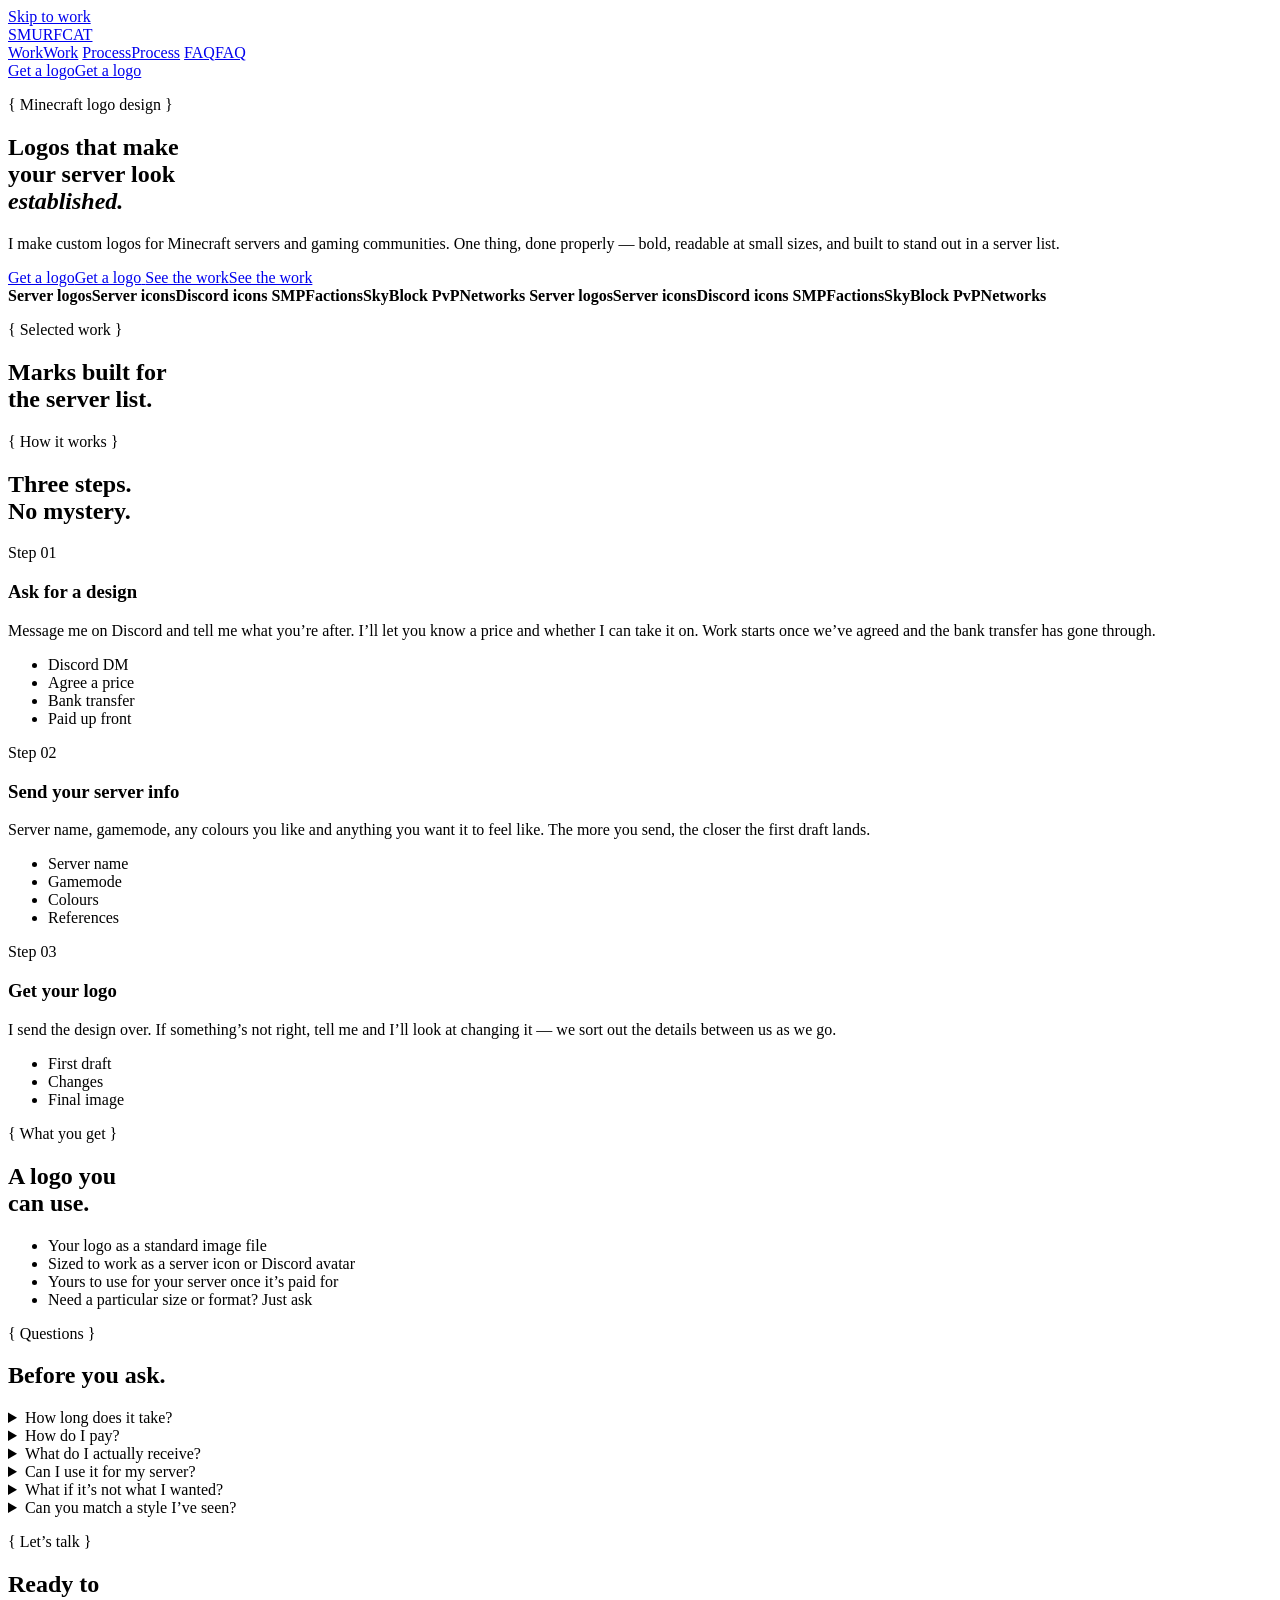
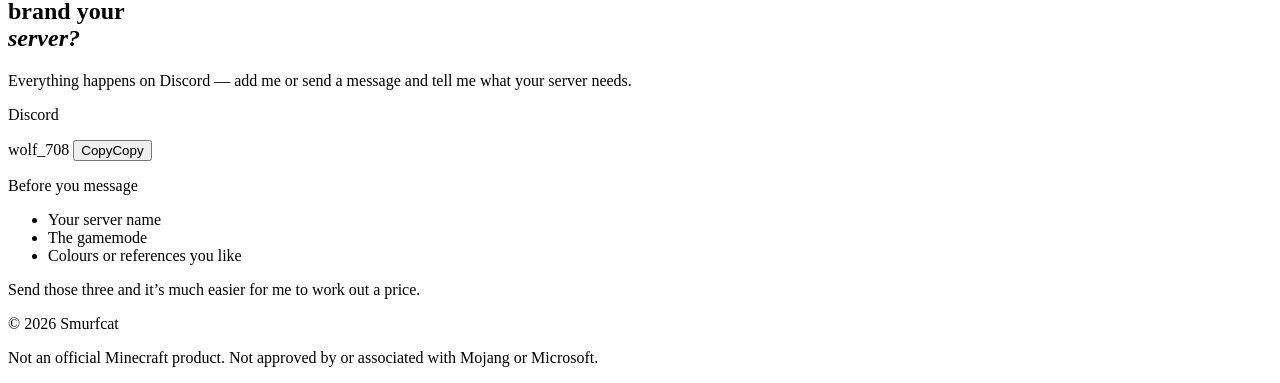
==== index.html @ 143a3eec "Add files via upload" ====
<!doctype html>
<html lang="en">
<head>
<meta charset="utf-8">
<meta name="viewport" content="width=device-width, initial-scale=1">

<title>Smurfcat &mdash; Minecraft Server Logo Design</title>
<meta name="description" content="Custom logo design for Minecraft servers and gaming communities.">

<!-- Social sharing. Once you have a domain, add a canonical link and an
     og:image here - see README.md -> "When you get a domain". -->
<meta property="og:type" content="website">
<meta property="og:title" content="Smurfcat &mdash; Minecraft Server Logo Design">
<meta property="og:description" content="Custom logo design for Minecraft servers and gaming communities.">
<meta name="twitter:card" content="summary_large_image">
<meta name="theme-color" content="#F4F2EF">

<link rel="icon" href="assets/img/brand/favicon.svg" type="image/svg+xml">

<link rel="preconnect" href="https://fonts.googleapis.com">
<link rel="preconnect" href="https://fonts.gstatic.com" crossorigin>
<link href="https://fonts.googleapis.com/css2?family=Archivo:wght@400;500;600;700&family=Space+Mono:wght@400;700&display=swap" rel="stylesheet">

<link rel="stylesheet" href="assets/css/style.css">

<!-- Marks the page as JS-capable so the scroll-reveal animation can hide
     elements. If JS is off this class never lands and everything stays
     visible, rather than the page rendering blank. -->
<script>document.documentElement.classList.add('js');</script>
</head>

<body>
<a class="skip" href="#work">Skip to work</a>

<!-- ============================ HEADER ============================ -->
<header class="site-header" id="top">
  <div class="shell header__inner">
    <a class="wordmark" href="#top" aria-label="Smurfcat &mdash; home">
      <span class="wordmark__mark" aria-hidden="true"></span>
      <span class="wordmark__text">SMURFCAT</span>
    </a>

    <nav class="nav" aria-label="Primary">
      <a class="swap" href="#work"><span class="swap__in">Work</span><span class="swap__out" aria-hidden="true">Work</span></a>
      <a class="swap" href="#process"><span class="swap__in">Process</span><span class="swap__out" aria-hidden="true">Process</span></a>
      <a class="swap" href="#faq"><span class="swap__in">FAQ</span><span class="swap__out" aria-hidden="true">FAQ</span></a>
    </nav>

    <a class="btn btn--sm" href="#contact">
      <span class="swap"><span class="swap__in">Get a logo</span><span class="swap__out" aria-hidden="true">Get a logo</span></span>
    </a>
  </div>
</header>

<main>

<!-- ============================ HERO ============================ -->
<section class="hero">
  <div class="shell">
    <p class="label reveal">{ <span>Minecraft logo design</span> }</p>

    <h1 class="display reveal">
      Logos that make<br>
      your server look<br>
      <em>established.</em>
    </h1>

    <div class="hero__foot">
      <p class="lede reveal">
        I make custom logos for Minecraft servers and gaming communities.
        One thing, done properly &mdash; bold, readable at small sizes, and
        built to stand out in a server list.
      </p>

      <div class="hero__actions reveal">
        <a class="btn btn--solid" href="#contact">
          <span class="swap"><span class="swap__in">Get a logo</span><span class="swap__out" aria-hidden="true">Get a logo</span></span>
        </a>
        <a class="btn" href="#work">
          <span class="swap"><span class="swap__in">See the work</span><span class="swap__out" aria-hidden="true">See the work</span></span>
        </a>
      </div>
    </div>
  </div>
</section>

<!-- ============================ MARQUEE BAND ============================ -->
<div class="marquee" aria-hidden="true">
  <div class="marquee__track">
    <span class="marquee__group">
      <b>Server logos</b><i></i><b>Server icons</b><i></i><b>Discord icons</b><i></i>
      <b>SMP</b><i></i><b>Factions</b><i></i><b>SkyBlock</b><i></i>
      <b>PvP</b><i></i><b>Networks</b><i></i>
    </span>
    <span class="marquee__group">
      <b>Server logos</b><i></i><b>Server icons</b><i></i><b>Discord icons</b><i></i>
      <b>SMP</b><i></i><b>Factions</b><i></i><b>SkyBlock</b><i></i>
      <b>PvP</b><i></i><b>Networks</b><i></i>
    </span>
  </div>
</div>

<!-- ============================ WORK ============================ -->
<section class="section section--work" id="work">
  <div class="shell">
    <header class="section__head">
      <p class="label reveal">{ <span>Selected work</span> }</p>
      <h2 class="h2 reveal">Marks built for<br>the server list.</h2>
    </header>

    <!-- Filter buttons appear only if the logos in work.js have more than
         one "type" between them. -->
    <div class="filters reveal" id="filters" role="group" aria-label="Filter work by type"></div>

    <!-- The grid is filled from assets/js/work.js - that is the file to edit -->
    <ul class="work-grid" id="work-grid"></ul>
    <noscript>
      <p class="note">Turn on JavaScript to view the portfolio grid, or
      <a href="#contact">message me on Discord</a> to see past work.</p>
    </noscript>
  </div>
</section>

<!-- ============================ PROCESS ============================ -->
<section class="section section--process" id="process">
  <div class="shell">
    <header class="section__head">
      <p class="label reveal">{ <span>How it works</span> }</p>
      <h2 class="h2 reveal">Three steps.<br>No mystery.</h2>
    </header>

    <div class="steps">
      <article class="step reveal">
        <p class="label label--dim">Step 01</p>
        <h3 class="h3">Ask for a design</h3>
        <p>Message me on Discord and tell me what you&rsquo;re after. I&rsquo;ll
        let you know a price and whether I can take it on. Work starts once
        we&rsquo;ve agreed and the bank transfer has gone through.</p>
        <ul class="tags">
          <li>Discord DM</li><li>Agree a price</li><li>Bank transfer</li><li>Paid up front</li>
        </ul>
      </article>

      <article class="step reveal">
        <p class="label label--dim">Step 02</p>
        <h3 class="h3">Send your server info</h3>
        <p>Server name, gamemode, any colours you like and anything you want it
        to feel like. The more you send, the closer the first draft lands.</p>
        <ul class="tags">
          <li>Server name</li><li>Gamemode</li><li>Colours</li><li>References</li>
        </ul>
      </article>

      <article class="step reveal">
        <p class="label label--dim">Step 03</p>
        <h3 class="h3">Get your logo</h3>
        <p>I send the design over. If something&rsquo;s not right, tell me and
        I&rsquo;ll look at changing it &mdash; we sort out the details between
        us as we go.</p>
        <ul class="tags">
          <li>First draft</li><li>Changes</li><li>Final image</li>
        </ul>
      </article>
    </div>
  </div>
</section>

<!-- ============================ WHAT YOU GET ============================ -->
<section class="section section--deliver">
  <div class="shell">
    <div class="deliver">
      <header class="deliver__head">
        <p class="label reveal">{ <span>What you get</span> }</p>
        <h2 class="h2 reveal">A logo you<br>can use.</h2>
      </header>

      <ul class="ticks ticks--deliver reveal">
        <li>Your logo as a standard image file</li>
        <li>Sized to work as a server icon or Discord avatar</li>
        <li>Yours to use for your server once it&rsquo;s paid for</li>
        <li>Need a particular size or format? Just ask</li>
      </ul>
    </div>
  </div>
</section>

<!-- ============================ FAQ ============================ -->
<section class="section section--faq" id="faq">
  <div class="shell">
    <header class="section__head">
      <p class="label reveal">{ <span>Questions</span> }</p>
      <h2 class="h2 reveal">Before you ask.</h2>
    </header>

    <div class="faq">
      <details class="faq__item reveal">
        <summary><span>How long does it take?</span></summary>
        <div class="faq__body"><p>It depends on the design and how much I have
        on at the time. Message me with what you need and I&rsquo;ll give you a
        rough idea before you commit to anything.</p></div>
      </details>
      <details class="faq__item reveal">
        <summary><span>How do I pay?</span></summary>
        <div class="faq__body"><p>By bank transfer. We agree a price on Discord
        first, then I&rsquo;ll send you my details &mdash; payment goes through
        before I start on it.</p></div>
      </details>
      <details class="faq__item reveal">
        <summary><span>What do I actually receive?</span></summary>
        <div class="faq__body"><p>An image file you can use straight away
        &mdash; as a server icon, a Discord avatar, or on your site. If you need
        a specific size or file type, mention it when we talk and I&rsquo;ll see
        what I can do.</p></div>
      </details>
      <details class="faq__item reveal">
        <summary><span>Can I use it for my server?</span></summary>
        <div class="faq__body"><p>Yes &mdash; once it&rsquo;s paid for it&rsquo;s
        yours to use for your server, store and socials. I like to show work in
        my portfolio, so let me know if you&rsquo;d rather I didn&rsquo;t.</p></div>
      </details>
      <details class="faq__item reveal">
        <summary><span>What if it&rsquo;s not what I wanted?</span></summary>
        <div class="faq__body"><p>Tell me what&rsquo;s not working and I&rsquo;ll
        look at changing it. The best way to avoid that is sending references
        and detail up front, so we start off pointed in the right
        direction.</p></div>
      </details>
      <details class="faq__item reveal">
        <summary><span>Can you match a style I&rsquo;ve seen?</span></summary>
        <div class="faq__body"><p>Send references and I&rsquo;ll tell you whether
        it&rsquo;s something I can do. I won&rsquo;t copy another
        designer&rsquo;s logo, but I can work in a similar direction.</p></div>
      </details>
    </div>
  </div>
</section>

<!-- ============================ CONTACT / CTA ============================ -->
<section class="cta" id="contact">
  <div class="shell">
    <p class="label label--onDark reveal">{ <span>Let&rsquo;s talk</span> }</p>

    <h2 class="display display--cta reveal">
      Ready to<br>brand your<br><em>server?</em>
    </h2>

    <div class="cta__grid">
      <div class="reveal">
        <p class="cta__lede">Everything happens on Discord &mdash; add me or
        send a message and tell me what your server needs.</p>

        <!-- EDIT ME - DISCORD USERNAME (appears here and in the copy button) -->
        <div class="discord">
          <p class="label label--onDark">Discord</p>
          <div class="discord__row">
            <span class="discord__handle" id="discord-handle">wolf_708</span>
            <button class="btn btn--sm discord__copy" type="button"
                    data-copy="wolf_708" aria-label="Copy Discord username">
              <span class="swap"><span class="swap__in">Copy</span><span class="swap__out" aria-hidden="true">Copy</span></span>
            </button>
          </div>
          <p class="discord__status" id="copy-status" role="status" aria-live="polite"></p>
        </div>
      </div>

      <aside class="cta__aside reveal">
        <p class="label label--onDark">Before you message</p>
        <ul class="ticks ticks--onDark">
          <li>Your server name</li>
          <li>The gamemode</li>
          <li>Colours or references you like</li>
        </ul>
        <p class="cta__note">Send those three and it&rsquo;s much easier for me
        to work out a price.</p>
      </aside>
    </div>
  </div>

  <footer class="site-footer">
    <div class="shell site-footer__inner">
      <p>&copy; <span id="year">2026</span> Smurfcat</p>
      <p class="site-footer__disclaimer">Not an official Minecraft product.
      Not approved by or associated with Mojang or Microsoft.</p>
    </div>
  </footer>
</section>

</main>

<script src="assets/js/work.js"></script>
<script src="assets/js/main.js"></script>
</body>
</html>
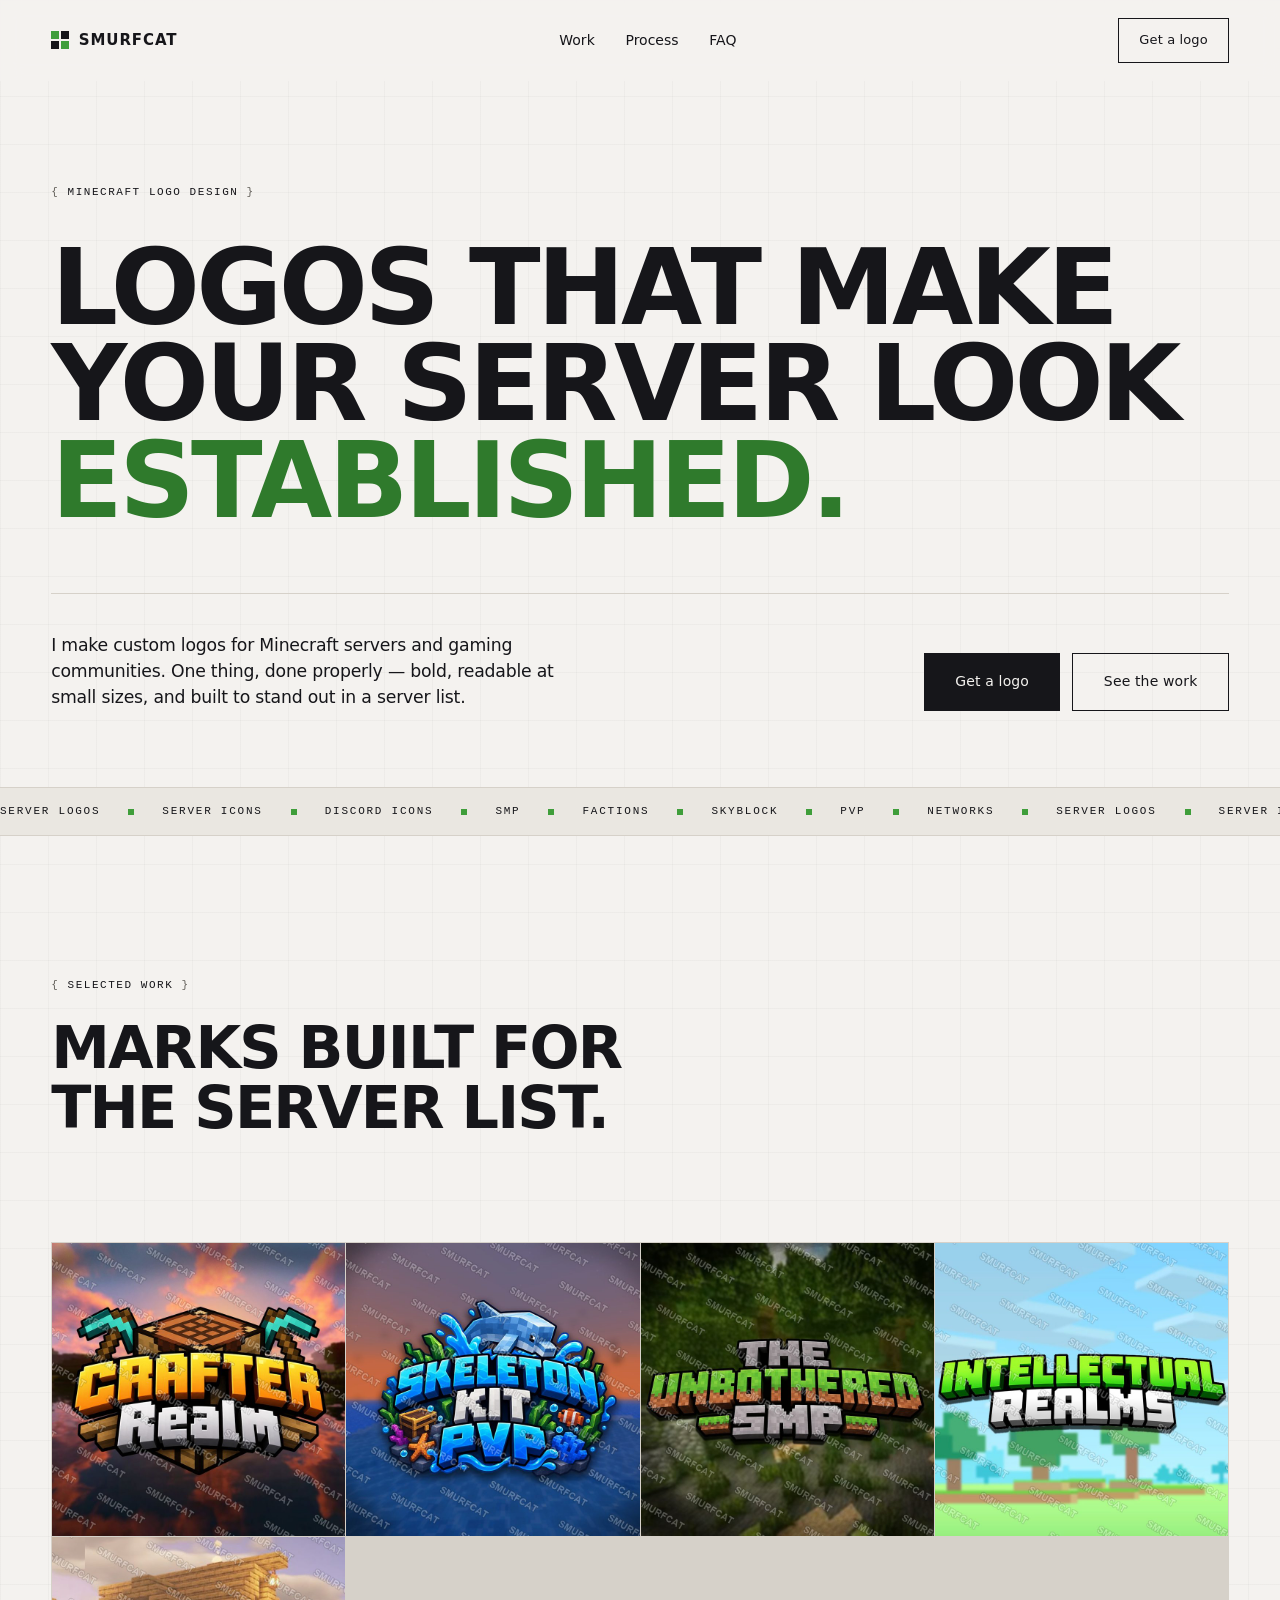
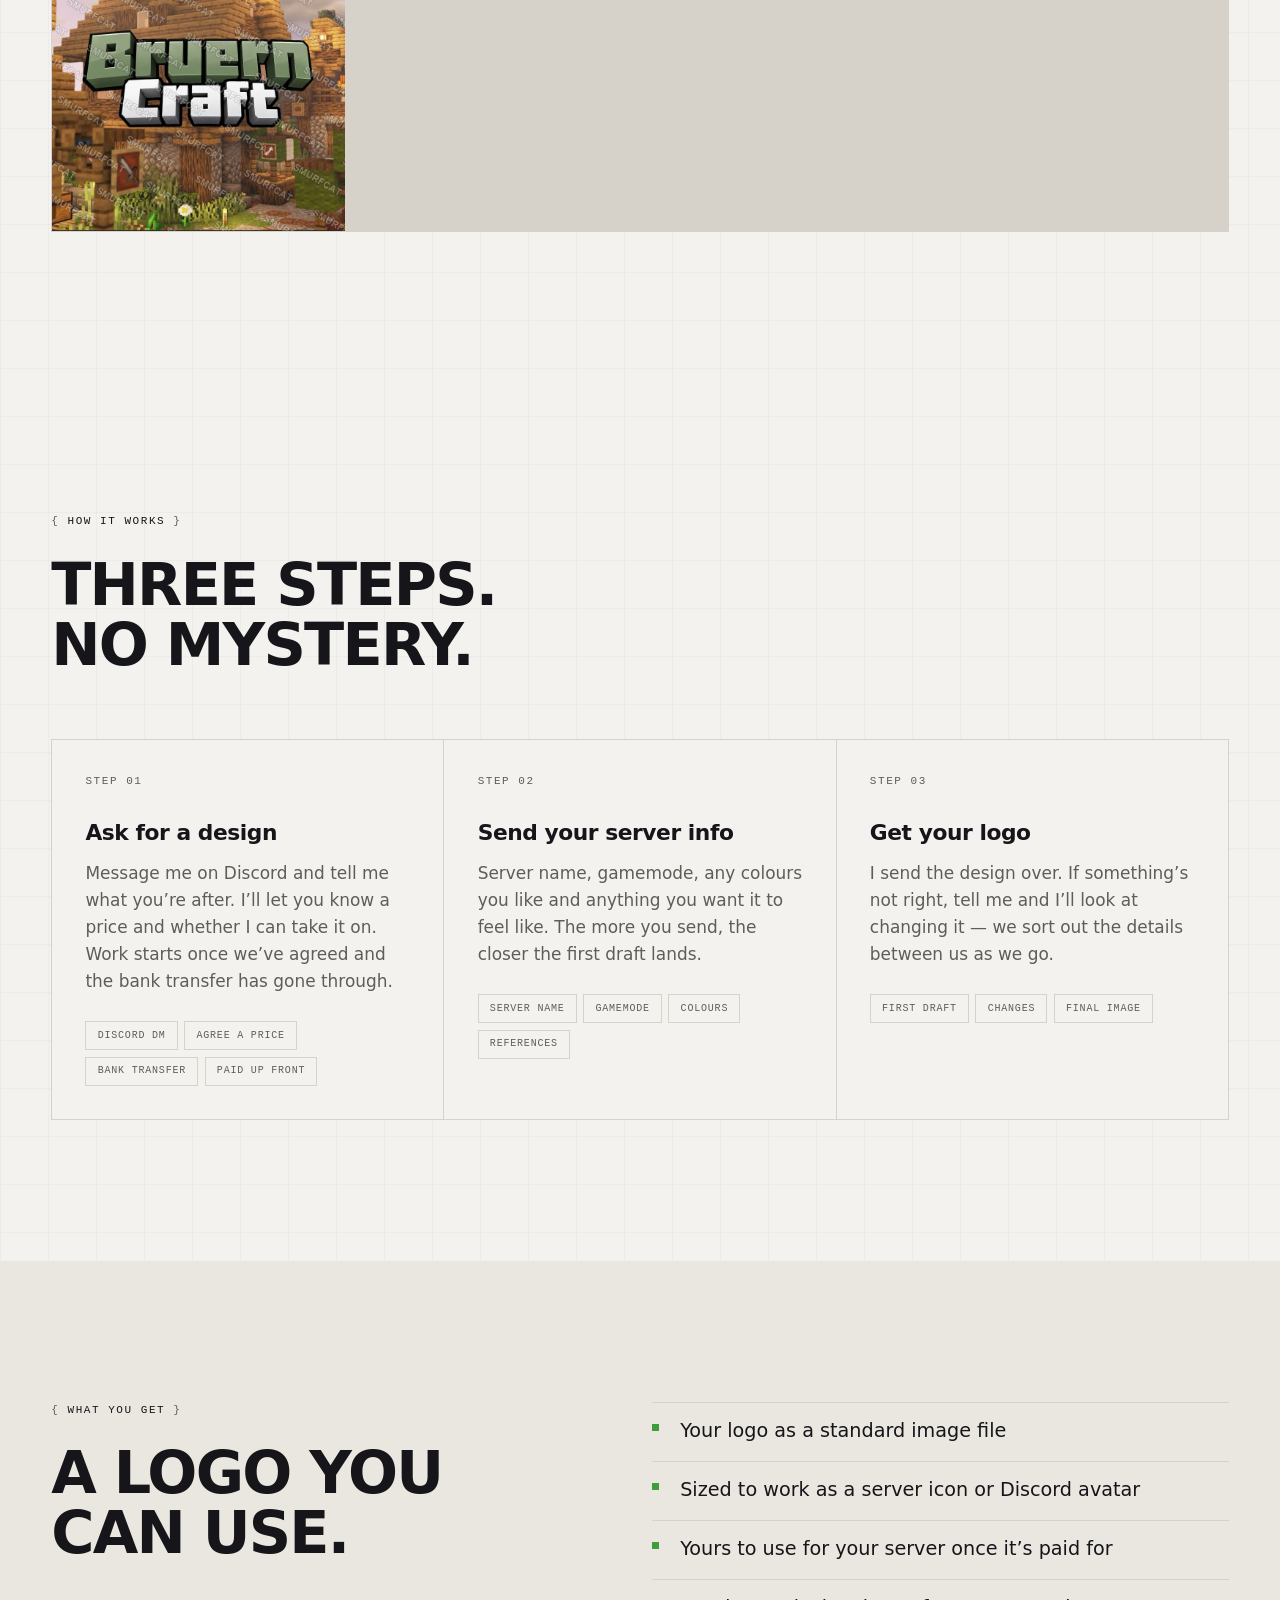
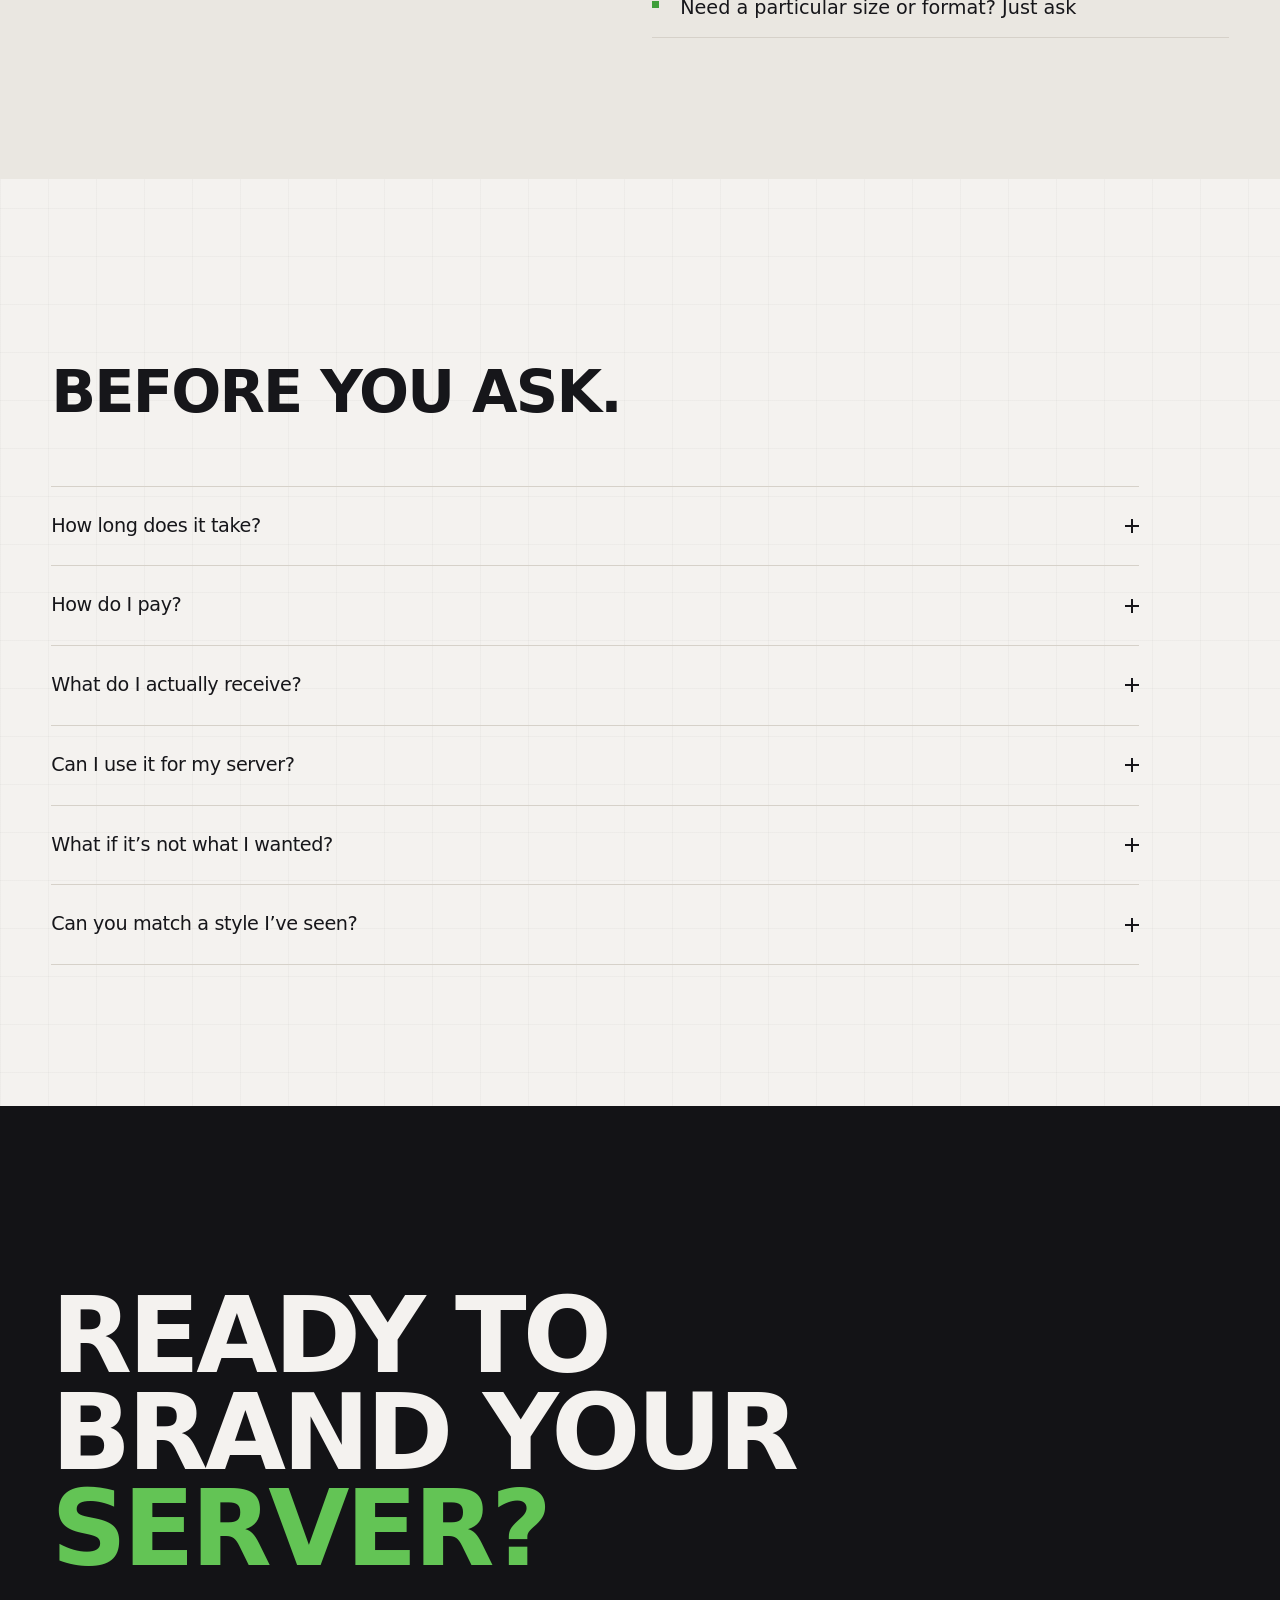
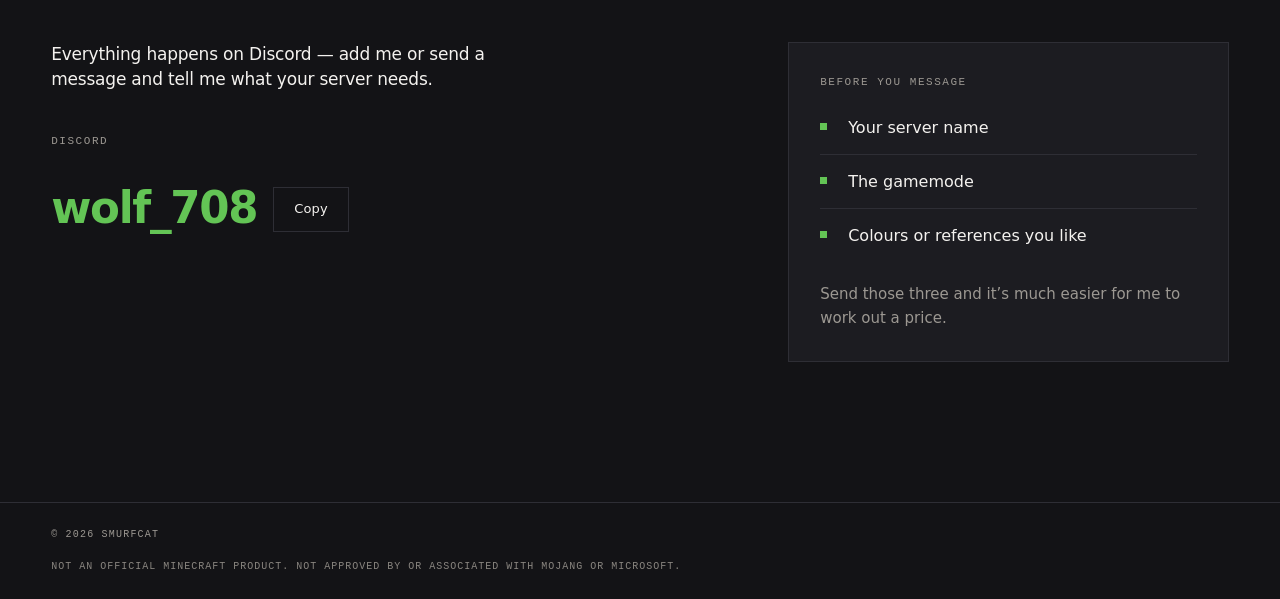
==== commit e1b9ddc5: "Add canonical and og:url now the domain is live smurfcat.co.uk is now serving, so point search engin" ====
--- a/index.html
+++ b/index.html
@@ -6,12 +6,16 @@
 
 <title>Smurfcat &mdash; Minecraft Server Logo Design</title>
 <meta name="description" content="Custom logo design for Minecraft servers and gaming communities.">
-
-<!-- Social sharing. Once you have a domain, add a canonical link and an
-     og:image here - see README.md -> "When you get a domain". -->
+<link rel="canonical" href="https://smurfcat.co.uk/">
+
+<!-- Social sharing. Still to add: a 1200x630 image saved as
+     assets/img/brand/og-image.png, plus the og:image tag below it -
+     see README.md -> "The social sharing image". -->
 <meta property="og:type" content="website">
 <meta property="og:title" content="Smurfcat &mdash; Minecraft Server Logo Design">
 <meta property="og:description" content="Custom logo design for Minecraft servers and gaming communities.">
+<meta property="og:url" content="https://smurfcat.co.uk/">
+<meta property="og:site_name" content="Smurfcat">
 <meta name="twitter:card" content="summary_large_image">
 <meta name="theme-color" content="#F4F2EF">
 
--- a/assets/css/style.css
+++ b/assets/css/style.css
@@ -0,0 +1,700 @@
+/* ===================================================================
+   SMURFCAT - stylesheet
+   -------------------------------------------------------------------
+   Structure of this file:
+     01. Design tokens (colours, type, spacing)  <- EDIT COLOURS HERE
+     02. Reset + base
+     03. Reusable bits (shell, labels, buttons, reveal)
+     04. Header
+     05. Hero
+     06. Marquee
+     07. Work grid
+     08. Process
+     09. What you get
+     10. FAQ
+     11. Contact / CTA / Footer
+     12. Responsive
+   =================================================================== */
+
+
+/* ── 01. DESIGN TOKENS ─────────────────────────────────────────────
+   Changing the two accent values below re-skins the entire site.    */
+:root {
+  /* Surfaces */
+  --ground:      #F4F2EF;   /* warm off-white page background */
+  --ground-2:    #EAE7E1;   /* subtle alternating band */
+  --panel:       #131316;   /* dark sections + logo tiles */
+  --panel-2:     #1C1C21;   /* raised dark surface */
+
+  /* Ink */
+  --ink:         #16161A;   /* headings + body on light */
+  --ink-soft:    #605D57;   /* secondary text on light */
+  --ink-onDark:  #F4F2EF;   /* text on dark */
+  --ink-onDark-soft: #9C9892;
+
+  /* Lines */
+  --line:        #D6D1C9;
+  --line-dark:   #2E2E35;
+
+  /* Accents  <- the main brand colour */
+  --accent:      #3F9E3A;   /* grass green - squares, outlines, decoration */
+  --accent-deep: #2F7A2C;   /* darker green - anywhere it meets TEXT.
+                               The bright green only reaches 3.4:1 against
+                               white, which fails WCAG AA for small text,
+                               so text and white-on-green use this instead. */
+  --accent-lift: #63C455;   /* brighter, for dark backgrounds */
+  --gold:        #D9A441;   /* secondary highlight */
+
+  /* Type */
+  --font-sans: 'Archivo', system-ui, -apple-system, 'Segoe UI', Roboto, Arial, sans-serif;
+  --font-mono: 'Space Mono', ui-monospace, 'SFMono-Regular', Menlo, Consolas, monospace;
+
+  /* Layout */
+  --shell:   1440px;
+  --gutter:  clamp(1.25rem, 4vw, 3.5rem);
+  --section: clamp(5rem, 11vw, 10rem);
+
+  /* Motion */
+  --ease: cubic-bezier(0.22, 1, 0.36, 1);
+}
+
+
+/* ── 02. RESET + BASE ────────────────────────────────────────────── */
+*, *::before, *::after { box-sizing: border-box; }
+
+html { -webkit-text-size-adjust: 100%; scroll-behavior: smooth; }
+
+body {
+  margin: 0;
+  background: var(--ground);
+  color: var(--ink);
+  font-family: var(--font-sans);
+  font-size: clamp(0.95rem, 0.9rem + 0.2vw, 1.0625rem);
+  line-height: 1.6;
+  -webkit-font-smoothing: antialiased;
+  overflow-x: hidden;
+
+  /* Faint pixel grid - the one nod to Minecraft in the background */
+  background-image:
+    linear-gradient(to right,  rgba(22,22,26,.028) 1px, transparent 1px),
+    linear-gradient(to bottom, rgba(22,22,26,.028) 1px, transparent 1px);
+  background-size: 48px 48px;
+}
+
+h1, h2, h3, p, figure, blockquote, ul, ol { margin: 0; }
+ul, ol { padding: 0; list-style: none; }
+img, svg { display: block; max-width: 100%; }
+a { color: inherit; text-decoration: none; }
+button { font: inherit; color: inherit; border: 0; background: none; cursor: pointer; }
+
+::selection { background: var(--accent-deep); color: #fff; }
+
+:focus-visible {
+  outline: 2px solid var(--accent);
+  outline-offset: 3px;
+}
+
+.skip {
+  position: absolute; left: -9999px;
+  background: var(--ink); color: var(--ground);
+  padding: .75rem 1.25rem; z-index: 200;
+}
+.skip:focus { left: 1rem; top: 1rem; }
+
+
+/* ── 03. REUSABLE BITS ───────────────────────────────────────────── */
+.shell {
+  width: 100%;
+  max-width: var(--shell);
+  margin-inline: auto;
+  padding-inline: var(--gutter);
+}
+
+.section { padding-block: var(--section); }
+
+.section__head { margin-bottom: clamp(2.5rem, 5vw, 4.5rem); }
+
+/* Tiny mono label: { LIKE THIS } */
+.label {
+  font-family: var(--font-mono);
+  font-size: .6875rem;
+  letter-spacing: .14em;
+  text-transform: uppercase;
+  color: var(--ink-soft);
+  margin-bottom: 1.5rem;
+}
+.label span { color: var(--ink); }
+.label--dim   { color: var(--ink-soft); margin-bottom: 1rem; }
+.label--onDark      { color: var(--ink-onDark-soft); }
+.label--onDark span { color: var(--ink-onDark); }
+
+/* Display type - big, uppercase, tightly tracked */
+.display {
+  font-size: clamp(2.6rem, 8.2vw, 7.5rem);
+  font-weight: 600;
+  line-height: .92;
+  letter-spacing: -.035em;
+  text-transform: uppercase;
+}
+.display em { font-style: normal; color: var(--accent-deep); }
+
+.h2 {
+  font-size: clamp(1.9rem, 4.6vw, 4rem);
+  font-weight: 600;
+  line-height: 1.02;
+  letter-spacing: -.03em;
+  text-transform: uppercase;
+}
+
+.h3 {
+  font-size: clamp(1.2rem, 1.7vw, 1.75rem);
+  font-weight: 600;
+  line-height: 1.2;
+  letter-spacing: -.02em;
+}
+
+.lede {
+  font-size: clamp(1.0625rem, 1.35vw, 1.4rem);
+  line-height: 1.5;
+  letter-spacing: -.012em;
+  max-width: 46ch;
+}
+
+.note { color: var(--ink-soft); }
+.note a { text-decoration: underline; }
+
+/* Hover text-swap: the label slides up and a copy slides in behind it */
+.swap {
+  position: relative;
+  display: inline-block;
+  overflow: hidden;
+  vertical-align: middle;
+}
+.swap__in, .swap__out {
+  display: block;
+  transition: transform .45s var(--ease);
+}
+.swap__out {
+  position: absolute;
+  inset: 0;
+  transform: translateY(105%);
+}
+a:hover > .swap__in, a:hover .swap__in,
+button:hover .swap__in, .swap:hover .swap__in { transform: translateY(-105%); }
+a:hover > .swap__out, a:hover .swap__out,
+button:hover .swap__out, .swap:hover .swap__out { transform: translateY(0); }
+
+/* Buttons - square edges, no radius anywhere on this site */
+.btn {
+  display: inline-flex;
+  align-items: center;
+  justify-content: center;
+  gap: .5rem;
+  padding: 1.05rem 1.9rem;
+  border: 1px solid var(--ink);
+  background: transparent;
+  color: var(--ink);
+  font-size: .875rem;
+  font-weight: 500;
+  letter-spacing: .01em;
+  transition: background .35s var(--ease), color .35s var(--ease),
+              border-color .35s var(--ease);
+}
+.btn:hover { background: var(--ink); color: var(--ground); }
+
+.btn--solid { background: var(--ink); color: var(--ground); }
+.btn--solid:hover { background: var(--accent-deep); border-color: var(--accent-deep); color: #fff; }
+
+.btn--sm { padding: .7rem 1.25rem; font-size: .8125rem; }
+.btn--block { display: flex; width: 100%; }
+
+/* Scroll reveal - JS adds .is-in when the element enters the viewport.
+   Note the `.js` prefix: the hidden state only applies once the inline
+   script in <head> has confirmed JavaScript is running. Without it the
+   content stays visible instead of a blank page. */
+.js .reveal {
+  opacity: 0;
+  transform: translateY(24px);
+  transition: opacity .8s var(--ease), transform .8s var(--ease);
+}
+.js .reveal.is-in { opacity: 1; transform: none; }
+
+
+/* ── 04. HEADER ──────────────────────────────────────────────────── */
+.site-header {
+  position: sticky;
+  top: 0;
+  z-index: 100;
+  background: color-mix(in srgb, var(--ground) 88%, transparent);
+  backdrop-filter: blur(10px);
+  border-bottom: 1px solid transparent;
+  transition: border-color .3s var(--ease);
+}
+.site-header.is-stuck { border-bottom-color: var(--line); }
+
+.header__inner {
+  display: flex;
+  align-items: center;
+  justify-content: space-between;
+  gap: 2rem;
+  padding-block: 1.1rem;
+}
+
+.wordmark {
+  display: inline-flex;
+  align-items: center;
+  gap: .6rem;
+  font-weight: 700;
+  letter-spacing: .06em;
+  font-size: .9375rem;
+}
+/* Blocky monogram: a 2x2 stack of squares */
+.wordmark__mark {
+  width: 18px; height: 18px;
+  background:
+    linear-gradient(var(--accent) 0 0) 0 0 / 8px 8px no-repeat,
+    linear-gradient(var(--ink) 0 0)   10px 0 / 8px 8px no-repeat,
+    linear-gradient(var(--ink) 0 0)   0 10px / 8px 8px no-repeat,
+    linear-gradient(var(--accent) 0 0) 10px 10px / 8px 8px no-repeat;
+}
+
+.nav {
+  display: flex;
+  gap: clamp(1.25rem, 2.4vw, 2.5rem);
+  font-size: .875rem;
+  font-weight: 500;
+}
+
+
+/* ── 05. HERO ────────────────────────────────────────────────────── */
+.hero {
+  padding-top: clamp(3.5rem, 8vw, 7rem);
+  padding-bottom: clamp(3rem, 6vw, 5.5rem);
+}
+
+.hero .label { margin-bottom: clamp(1.5rem, 3vw, 2.5rem); }
+
+.hero__foot {
+  display: grid;
+  grid-template-columns: 1fr auto;
+  align-items: end;
+  gap: clamp(2rem, 4vw, 4rem);
+  margin-top: clamp(2.5rem, 5vw, 4.5rem);
+  padding-top: clamp(2rem, 3vw, 3rem);
+  border-top: 1px solid var(--line);
+}
+
+.hero__actions { display: flex; gap: .75rem; flex-wrap: wrap; }
+
+
+/* ── 06. MARQUEE ─────────────────────────────────────────────────── */
+.marquee {
+  border-block: 1px solid var(--line);
+  background: var(--ground-2);
+  overflow: hidden;
+  padding-block: .9rem;
+}
+.marquee__track {
+  display: flex;
+  width: max-content;
+  animation: slide 38s linear infinite;
+}
+.marquee__group {
+  display: flex;
+  align-items: center;
+  flex-shrink: 0;
+}
+.marquee b {
+  font-family: var(--font-mono);
+  font-size: .6875rem;
+  font-weight: 400;
+  letter-spacing: .16em;
+  text-transform: uppercase;
+  white-space: nowrap;
+}
+/* Square block separator between items */
+.marquee i {
+  width: 6px; height: 6px;
+  background: var(--accent);
+  margin-inline: 1.75rem;
+  flex-shrink: 0;
+}
+@keyframes slide { to { transform: translateX(-50%); } }
+
+
+/* ── 07. WORK GRID ───────────────────────────────────────────────── */
+.filters {
+  display: flex;
+  flex-wrap: wrap;
+  gap: .5rem;
+  margin-bottom: 2.5rem;
+}
+.filter {
+  padding: .5rem 1rem;
+  border: 1px solid var(--line);
+  font-family: var(--font-mono);
+  font-size: .6875rem;
+  letter-spacing: .1em;
+  text-transform: uppercase;
+  color: var(--ink-soft);
+  transition: all .3s var(--ease);
+}
+.filter:hover { border-color: var(--ink); color: var(--ink); }
+.filter.is-active { background: var(--ink); border-color: var(--ink); color: var(--ground); }
+
+.work-grid {
+  display: grid;
+  grid-template-columns: repeat(auto-fill, minmax(min(260px, 100%), 1fr));
+  gap: 1px;
+  background: var(--line);
+  border: 1px solid var(--line);
+}
+
+.work-card {
+  position: relative;
+  aspect-ratio: 1;
+  display: flex;
+  align-items: center;
+  justify-content: center;
+  background: var(--panel);
+  overflow: hidden;
+  transition: opacity .4s var(--ease), transform .4s var(--ease);
+
+  /* Stop the logo being selected or long-pressed into a save dialogue */
+  user-select: none;
+  -webkit-user-select: none;
+  -webkit-touch-callout: none;
+}
+.work-card[hidden] { display: none; }
+
+/* Invisible layer that sits over the image so right-click / long-press
+   hits this instead of the <img>. A deterrent, not a lock - the watermark
+   baked into the image file is the actual protection. */
+.work-card__shield {
+  position: absolute;
+  inset: 0;
+  z-index: 1;
+}
+
+/* Logos fill the tile. These are square artwork with their own backgrounds,
+   so cropping to fill looks better than floating a small mark on the panel.
+   If you ever add a transparent logo with no background, give that one tile
+   the .work-card--pad class below instead. */
+.work-card__img {
+  width: 100%;
+  height: 100%;
+  object-fit: cover;
+  transition: transform .6s var(--ease);
+}
+.work-card:hover .work-card__img { transform: scale(1.05); }
+
+/* Optional: for a transparent logo that needs breathing room */
+.work-card--pad .work-card__img {
+  width: 70%;
+  height: auto;
+  object-fit: contain;
+  margin: auto;
+}
+
+.work-card__meta {
+  position: absolute;
+  z-index: 2;                    /* above .work-card__shield */
+  inset: auto 0 0 0;
+  display: flex;
+  align-items: baseline;
+  justify-content: space-between;
+  gap: 1rem;
+  padding: 1.1rem 1.25rem;
+  background: linear-gradient(to top, rgba(19,19,22,.96), rgba(19,19,22,0));
+  color: var(--ink-onDark);
+  transform: translateY(101%);
+  transition: transform .45s var(--ease);
+}
+.work-card:hover .work-card__meta,
+.work-card:focus-within .work-card__meta { transform: none; }
+
+.work-card__name {
+  font-size: .9375rem;
+  font-weight: 600;
+  letter-spacing: -.01em;
+}
+.work-card__type {
+  font-family: var(--font-mono);
+  font-size: .625rem;
+  letter-spacing: .12em;
+  text-transform: uppercase;
+  color: var(--ink-onDark-soft);
+  white-space: nowrap;
+}
+
+/* Small accent square in the corner of each tile */
+.work-card::after {
+  content: '';
+  position: absolute;
+  top: 1rem; right: 1rem;
+  z-index: 2;                    /* above .work-card__shield */
+  width: 6px; height: 6px;
+  background: var(--accent-lift);
+  opacity: 0;
+  transition: opacity .4s var(--ease);
+}
+.work-card:hover::after { opacity: 1; }
+
+
+/* ── 08. PROCESS ─────────────────────────────────────────────────── */
+.steps {
+  display: grid;
+  grid-template-columns: repeat(3, 1fr);
+  gap: 1px;
+  background: var(--line);
+  border: 1px solid var(--line);
+}
+.step {
+  background: var(--ground);
+  padding: clamp(1.75rem, 2.6vw, 2.75rem);
+  display: grid;
+  align-content: start;
+  gap: .85rem;
+}
+.step p:not(.label) { color: var(--ink-soft); }
+
+.tags {
+  display: flex;
+  flex-wrap: wrap;
+  gap: .4rem;
+  margin-top: .75rem;
+}
+.tags li {
+  padding: .35rem .7rem;
+  border: 1px solid var(--line);
+  font-family: var(--font-mono);
+  font-size: .625rem;
+  letter-spacing: .08em;
+  text-transform: uppercase;
+  color: var(--ink-soft);
+}
+
+
+
+/* ── 09. WHAT YOU GET ────────────────────────────────────────────── */
+.section--deliver { background: var(--ground-2); }
+
+.deliver {
+  display: grid;
+  grid-template-columns: minmax(0, 1fr) minmax(0, 1.1fr);
+  gap: clamp(2rem, 6vw, 5rem);
+  align-items: start;
+}
+.deliver__head .h2 { margin-bottom: 0; }
+
+/* Tick list - a small accent square rather than a bullet */
+.ticks { display: grid; font-size: 1rem; }
+.ticks li {
+  position: relative;
+  padding: .85rem 0 .85rem 1.75rem;
+  border-top: 1px solid var(--line);
+}
+.ticks li::before {
+  content: '';
+  position: absolute;
+  left: 0; top: 1.35rem;
+  width: 7px; height: 7px;
+  background: var(--accent);
+}
+.ticks--deliver {
+  border-bottom: 1px solid var(--line);
+  font-size: clamp(1rem, 1.5vw, 1.25rem);
+}
+.ticks--onDark li { border-top-color: var(--line-dark); }
+.ticks--onDark li::before { background: var(--accent-lift); }
+
+
+/* ── 10. FAQ ─────────────────────────────────────────────────────── */
+.faq { border-top: 1px solid var(--line); max-width: 68rem; }
+
+.faq__item { border-bottom: 1px solid var(--line); }
+
+.faq__item summary {
+  display: flex;
+  align-items: center;
+  justify-content: space-between;
+  gap: 2rem;
+  padding-block: 1.5rem;
+  cursor: pointer;
+  list-style: none;
+  font-size: clamp(1.05rem, 1.5vw, 1.4rem);
+  font-weight: 500;
+  letter-spacing: -.02em;
+  transition: color .3s var(--ease);
+}
+.faq__item summary::-webkit-details-marker { display: none; }
+.faq__item summary:hover { color: var(--accent-deep); }
+
+/* Square +/- indicator built from two bars */
+.faq__item summary::after {
+  content: '';
+  flex-shrink: 0;
+  width: 14px; height: 14px;
+  background:
+    linear-gradient(currentColor 0 0) center / 100% 2px no-repeat,
+    linear-gradient(currentColor 0 0) center / 2px 100% no-repeat;
+  transition: transform .35s var(--ease);
+}
+.faq__item[open] summary::after {
+  background: linear-gradient(currentColor 0 0) center / 100% 2px no-repeat;
+  transform: rotate(180deg);
+}
+
+.faq__body {
+  padding-bottom: 1.75rem;
+  max-width: 65ch;
+  color: var(--ink-soft);
+}
+.faq__body code {
+  font-family: var(--font-mono);
+  font-size: .875em;
+  background: var(--ground-2);
+  padding: .1em .35em;
+}
+
+
+/* ── 11. CONTACT / CTA / FOOTER ──────────────────────────────────── */
+.cta {
+  background: var(--panel);
+  color: var(--ink-onDark);
+  padding-top: var(--section);
+  margin-top: 0;
+}
+.cta .display--cta { margin-bottom: clamp(2.5rem, 5vw, 4.5rem); }
+.cta .display em { color: var(--accent-lift); }
+
+.cta__grid {
+  display: grid;
+  grid-template-columns: minmax(0, 1.2fr) minmax(0, .8fr);
+  gap: clamp(2.5rem, 6vw, 6rem);
+  padding-bottom: var(--section);
+}
+
+.cta__lede {
+  font-size: clamp(1.0625rem, 1.3vw, 1.3rem);
+  line-height: 1.5;
+  letter-spacing: -.012em;
+  max-width: 42ch;
+  margin-bottom: 2.5rem;
+}
+
+/* Discord handle + copy button */
+.discord__row {
+  display: flex;
+  flex-wrap: wrap;
+  align-items: center;
+  gap: 1rem;
+}
+.discord__handle {
+  font-size: clamp(1.6rem, 3.4vw, 2.75rem);
+  font-weight: 600;
+  letter-spacing: -.03em;
+  color: var(--accent-lift);
+}
+.discord__copy {
+  border-color: var(--line-dark);
+  color: var(--ink-onDark);
+}
+.discord__copy:hover {
+  background: var(--ink-onDark);
+  border-color: var(--ink-onDark);
+  color: var(--panel);
+}
+.discord__status {
+  margin-top: .9rem;
+  min-height: 1.2rem;
+  font-family: var(--font-mono);
+  font-size: .6875rem;
+  letter-spacing: .08em;
+  text-transform: uppercase;
+  color: var(--ink-onDark-soft);
+}
+.discord__status.is-ok { color: var(--accent-lift); }
+
+/* "Before you message" panel */
+.cta__aside {
+  background: var(--panel-2);
+  border: 1px solid var(--line-dark);
+  padding: clamp(1.5rem, 2.4vw, 2.25rem);
+  align-self: start;
+}
+.cta__aside .ticks li:first-child { border-top: 0; padding-top: 0; }
+.cta__aside .ticks li:first-child::before { top: .5rem; }
+.cta__note {
+  margin-top: 1.25rem;
+  font-size: .9375rem;
+  color: var(--ink-onDark-soft);
+}
+
+/* Footer */
+.site-footer {
+  border-top: 1px solid var(--line-dark);
+  padding-block: 1.5rem;
+}
+.site-footer__inner {
+  display: flex;
+  flex-wrap: wrap;
+  gap: 1rem 2rem;
+  justify-content: space-between;
+  font-family: var(--font-mono);
+  font-size: .625rem;
+  letter-spacing: .12em;
+  text-transform: uppercase;
+  color: var(--ink-onDark-soft);
+}
+.site-footer a { text-decoration: underline; text-underline-offset: 3px; }
+.site-footer a:hover { color: var(--ink-onDark); }
+
+/* Mojang trademark notice - required wording, kept quiet but present */
+.site-footer__disclaimer {
+  flex-basis: 100%;
+  color: #8A8680;          /* 5.1:1 on the panel - #6E6A64 only made 3.45 */
+  letter-spacing: .1em;
+}
+
+
+/* ── 12. RESPONSIVE ──────────────────────────────────────────────── */
+@media (max-width: 900px) {
+  .nav { display: none; }               /* keep the header simple on phones */
+
+  .hero__foot { grid-template-columns: 1fr; align-items: start; }
+
+  .steps { grid-template-columns: 1fr; }
+
+  .deliver,
+  .cta__grid { grid-template-columns: 1fr; }
+}
+
+@media (max-width: 560px) {
+  .work-grid { grid-template-columns: repeat(2, 1fr); }
+  .work-card__meta {
+    position: static;
+    transform: none;
+    background: none;
+    display: none;                       /* tap targets stay clean on mobile */
+  }
+  .header__inner { gap: 1rem; }
+  .btn { padding: .9rem 1.4rem; }
+}
+
+/* Respect the OS "reduce motion" setting */
+@media (prefers-reduced-motion: reduce) {
+  html { scroll-behavior: auto; }
+  *, *::before, *::after {
+    animation-duration: .001ms !important;
+    animation-iteration-count: 1 !important;
+    transition-duration: .001ms !important;
+  }
+  .reveal { opacity: 1; transform: none; }
+}
+
+/* Print - rarely used, but stops the dark sections eating a whole cartridge */
+@media print {
+  .cta { background: #fff; color: #000; }
+  .site-header, .marquee, .filters { display: none; }
+}
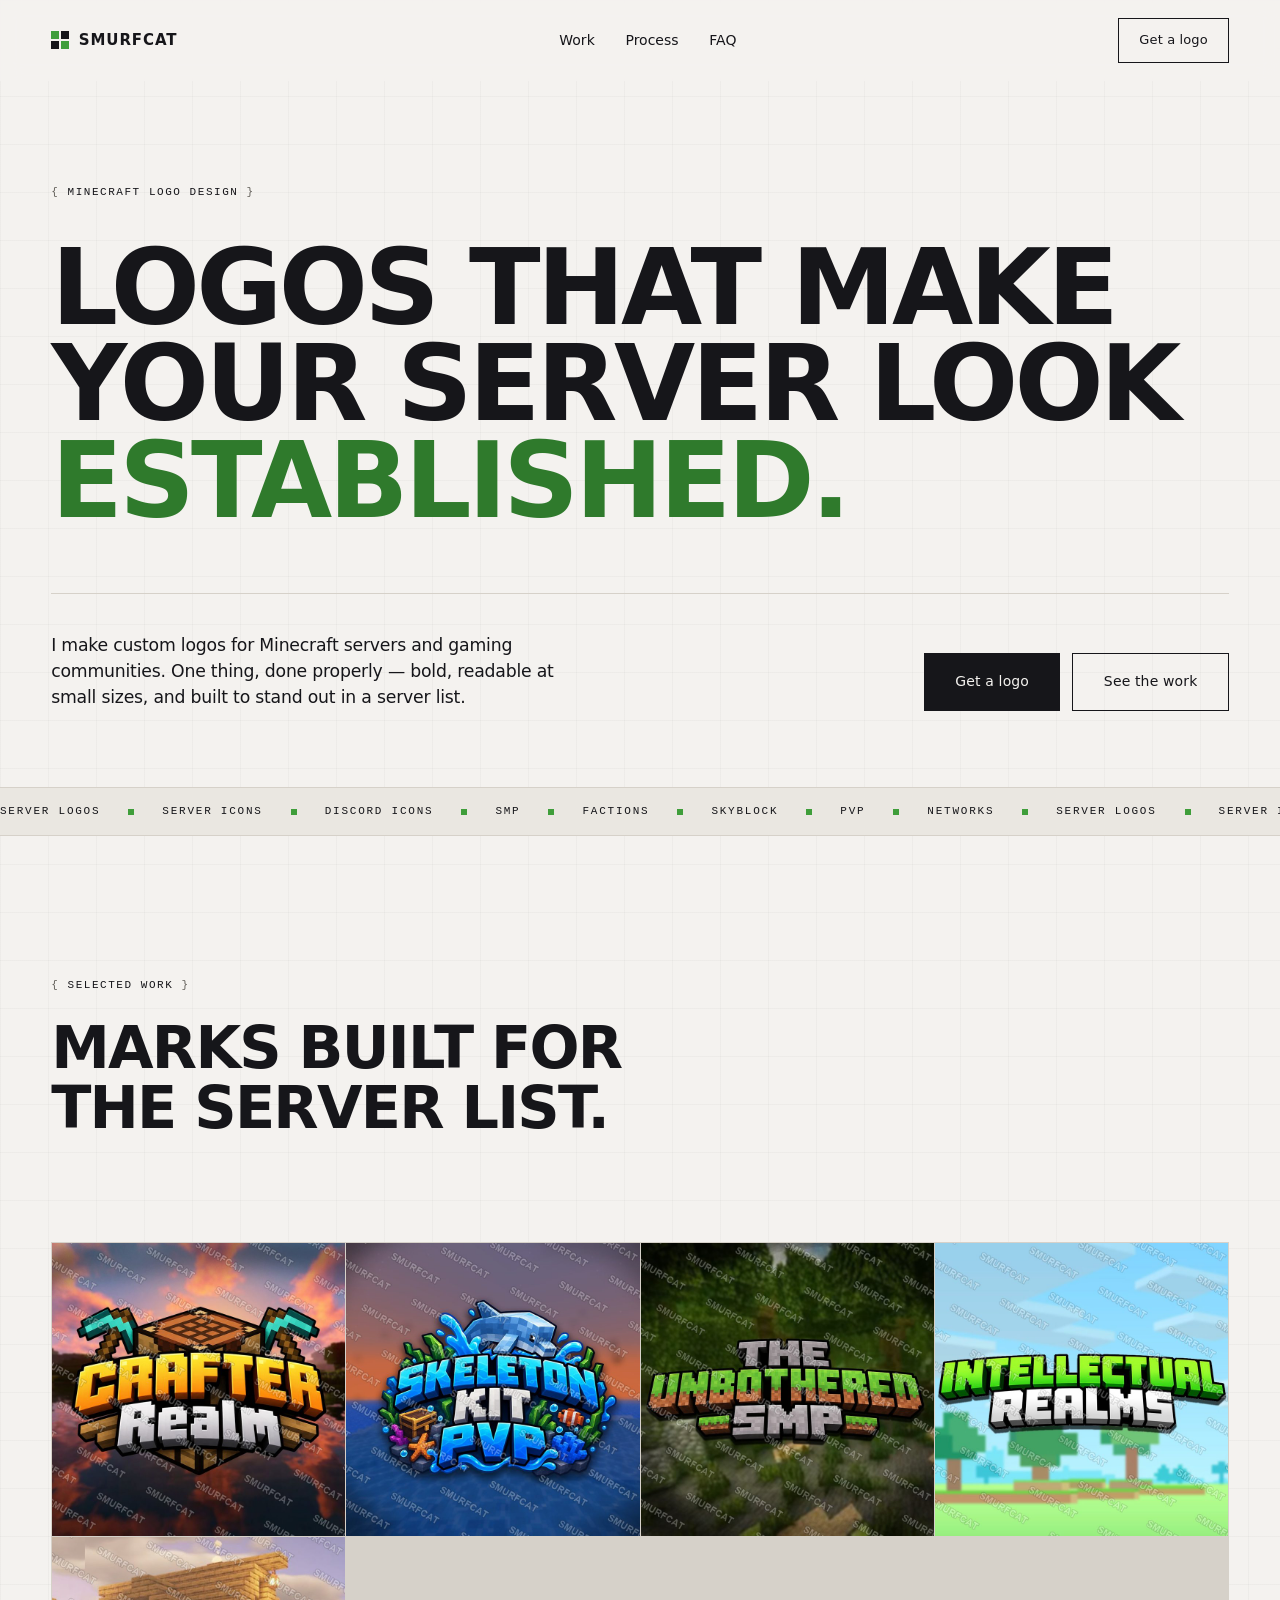
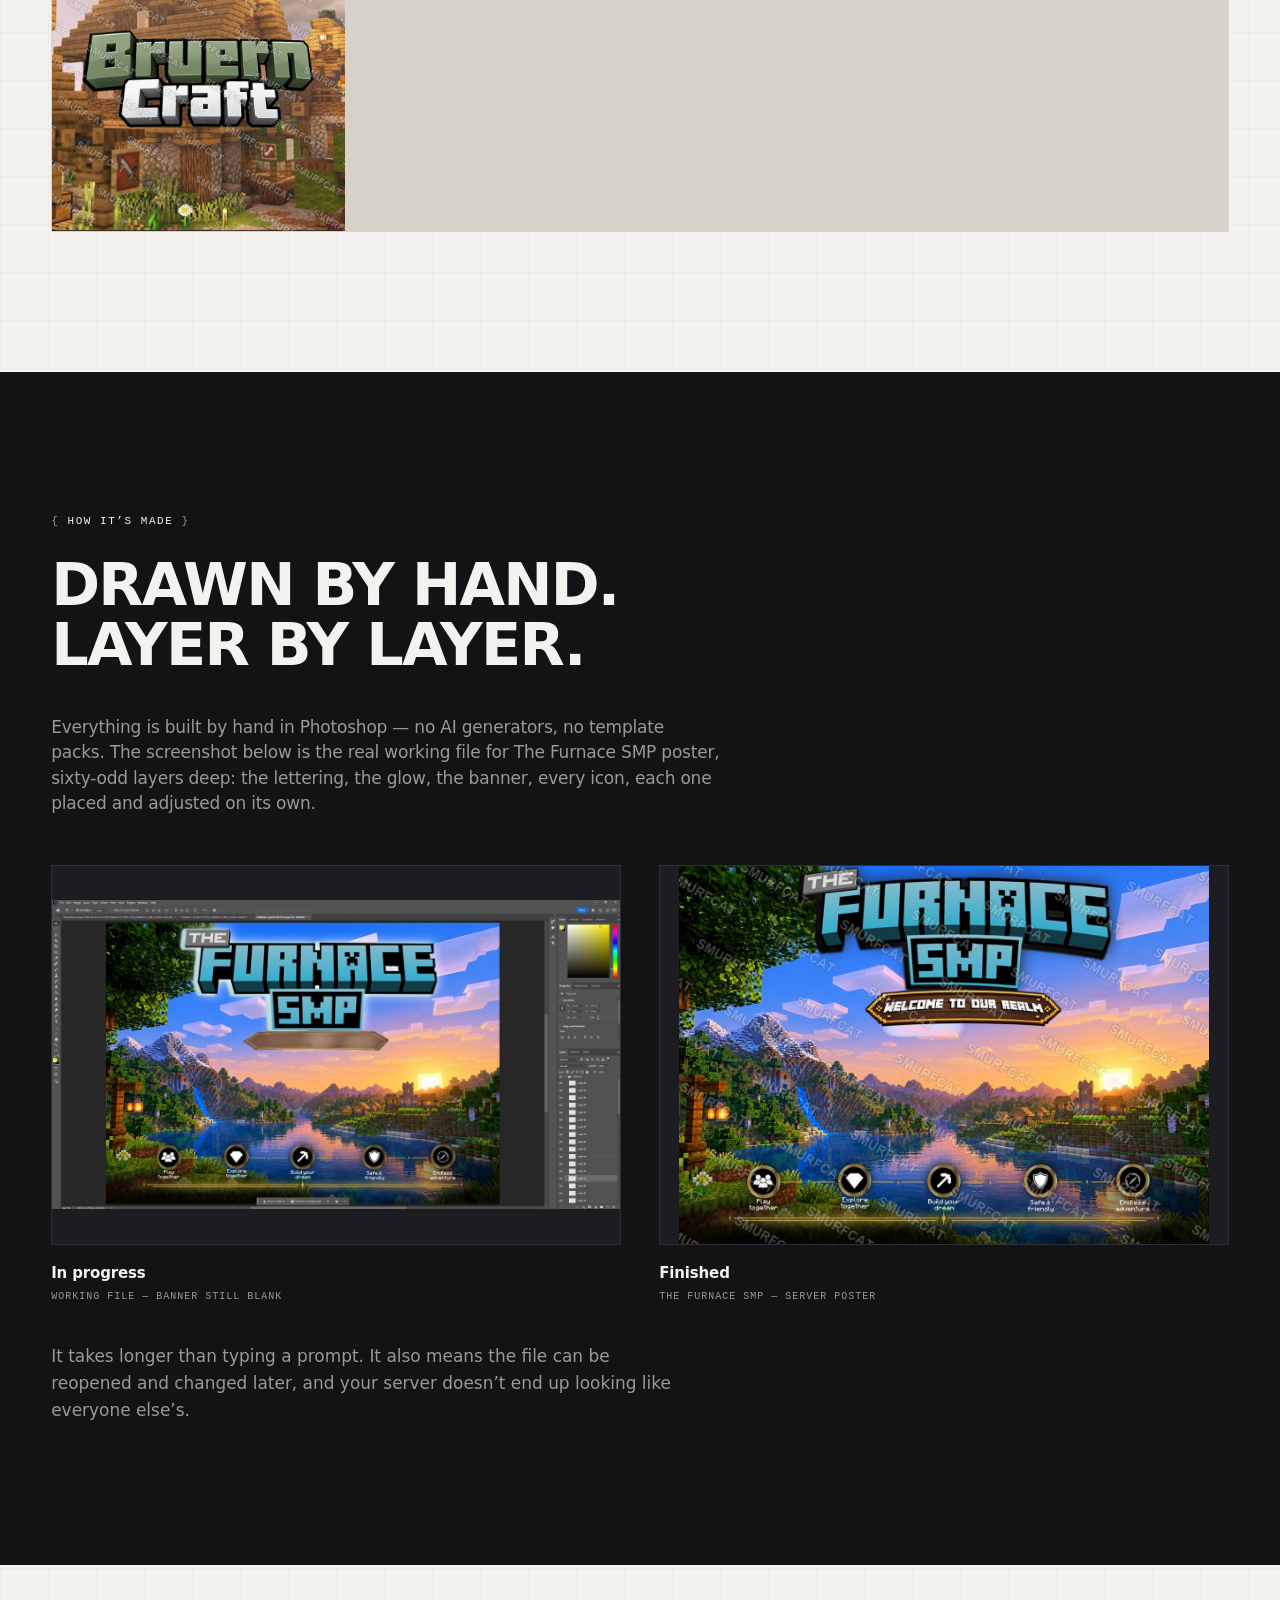
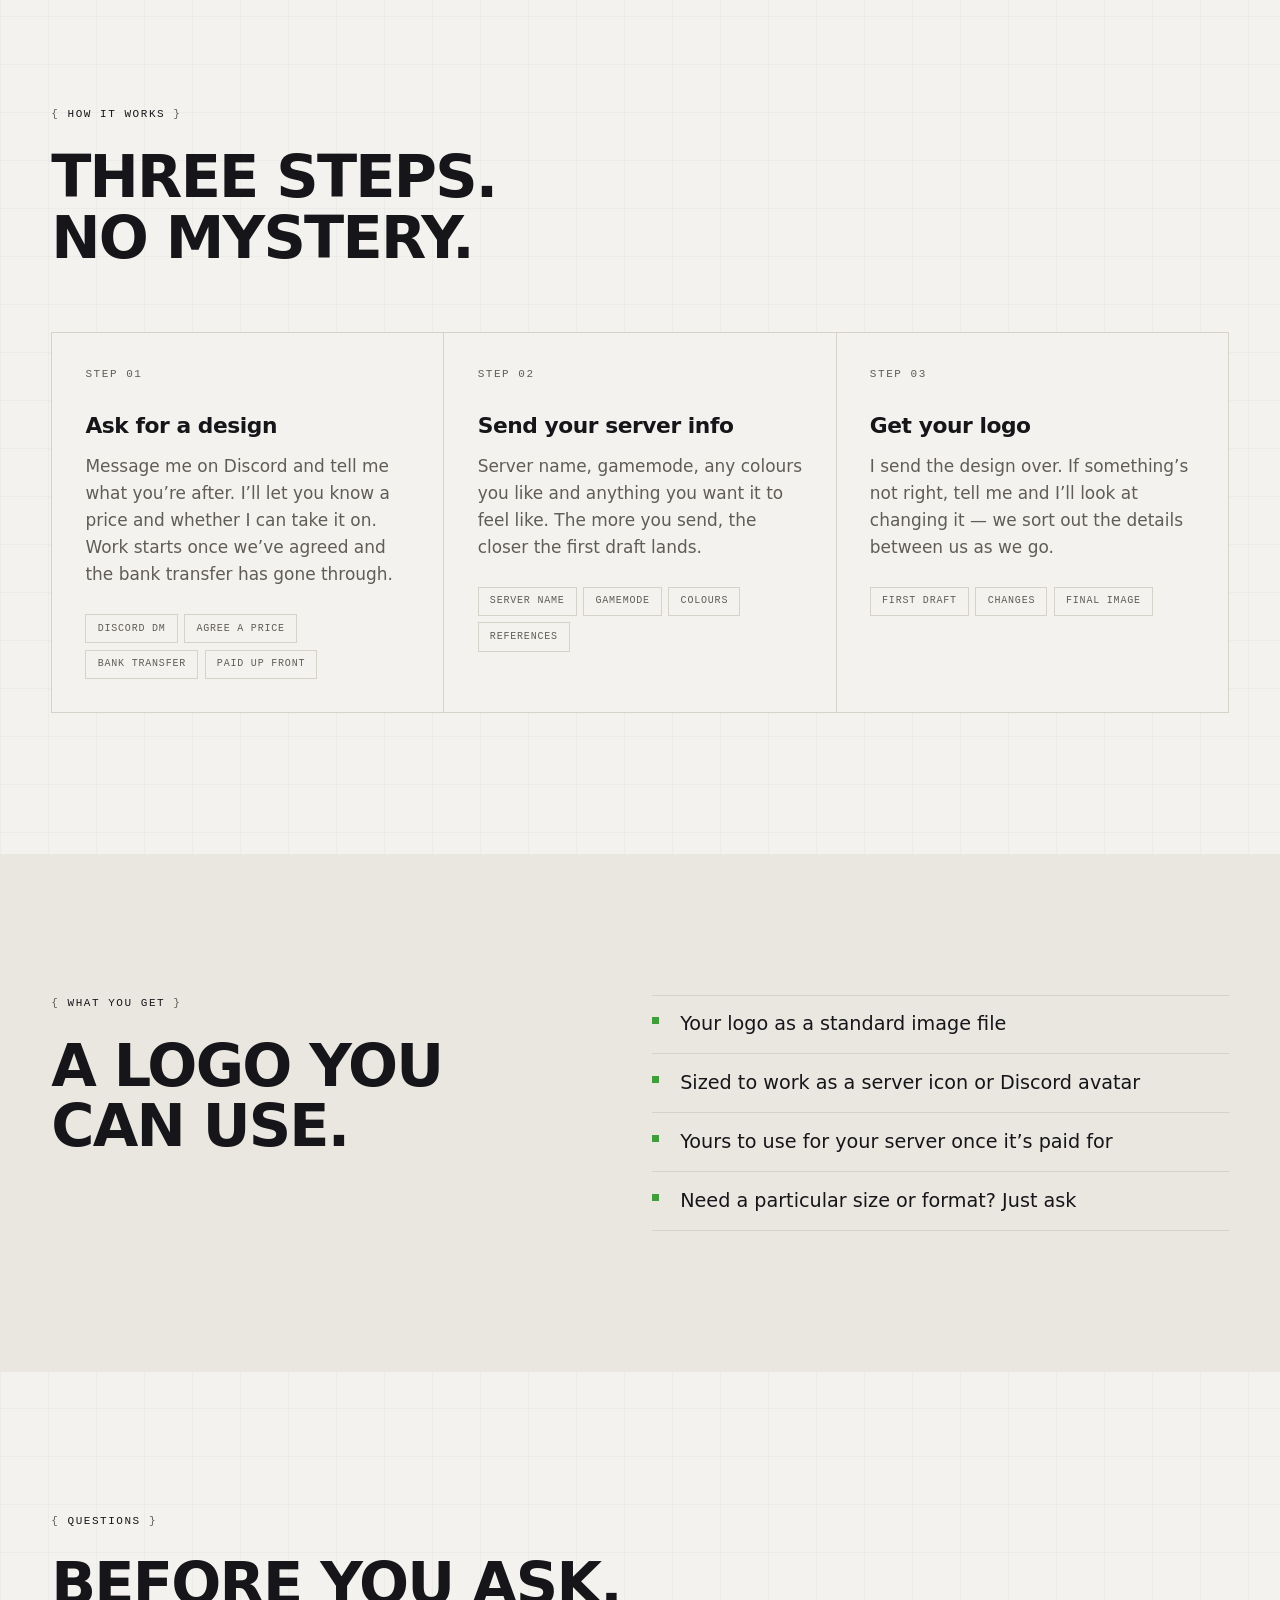
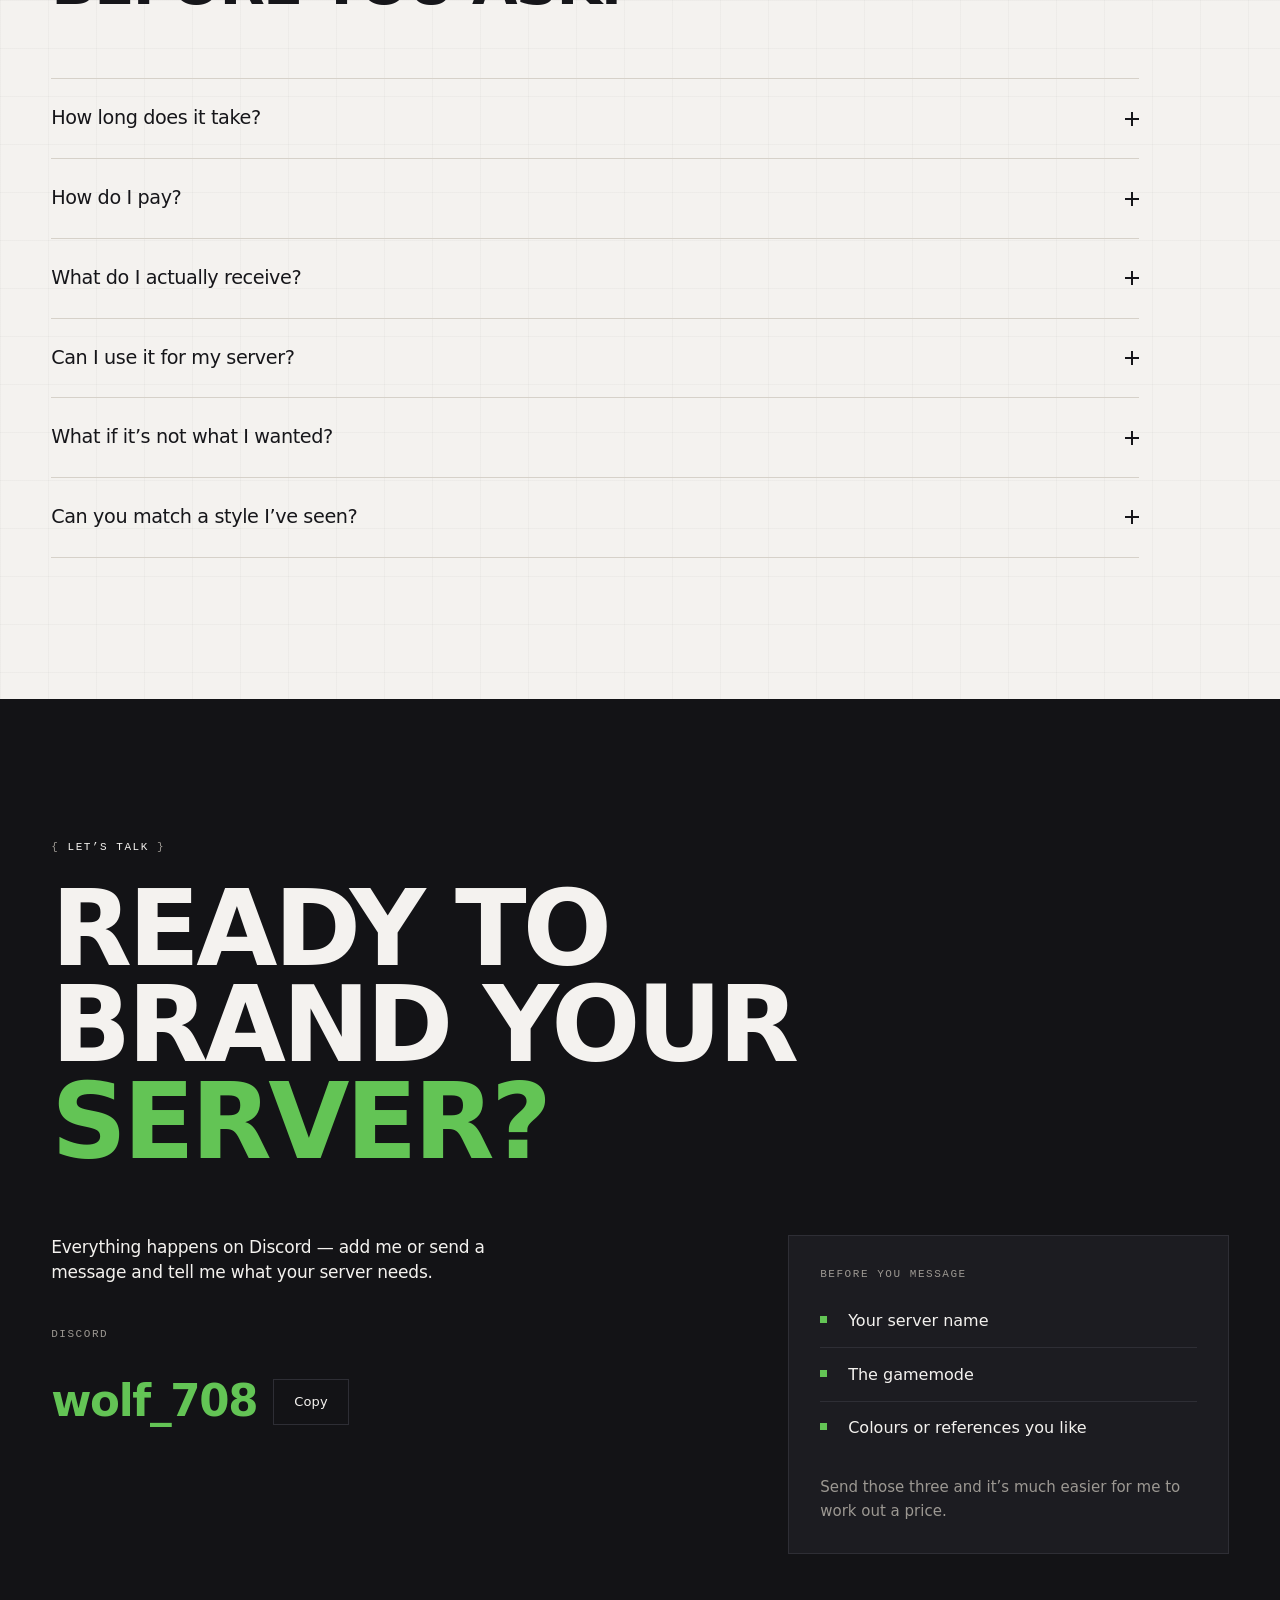
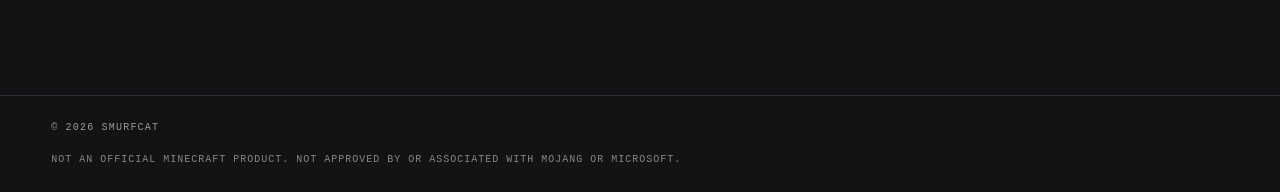
==== commit 94098f9e: "Add "Made by hand" section with the Furnace SMP poster Pairs the Photoshop working file with the fin" ====
--- a/index.html
+++ b/index.html
@@ -125,6 +125,55 @@
   </div>
 </section>
 
+<!-- ============================ MADE BY HAND ============================
+     The two images here are wide, not square like the portfolio tiles.
+     They come from _originals/showcase/ via add-showcase.py.
+     ==================================================================== -->
+<section class="section section--made" id="made">
+  <div class="shell">
+    <header class="section__head">
+      <p class="label label--onDark reveal">{ <span>How it&rsquo;s made</span> }</p>
+      <h2 class="h2 reveal">Drawn by hand.<br>Layer by layer.</h2>
+    </header>
+
+    <p class="made__lede reveal">Everything is built by hand in Photoshop &mdash;
+    no AI generators, no template packs. The screenshot below is the real
+    working file for The Furnace SMP poster, sixty-odd layers deep: the
+    lettering, the glow, the banner, every icon, each one placed and adjusted
+    on its own.</p>
+
+    <div class="made">
+      <figure class="shot reveal">
+        <div class="shot__frame">
+          <img src="assets/img/process/raw-furnace-smp-psd.jpg"
+               alt="The Furnace SMP poster open in Photoshop, showing a long stack of separate layers"
+               loading="lazy" decoding="async" draggable="false">
+        </div>
+        <figcaption>
+          <b>In progress</b>
+          <span>Working file &mdash; banner still blank</span>
+        </figcaption>
+      </figure>
+
+      <figure class="shot reveal">
+        <div class="shot__frame">
+          <img src="assets/img/process/furnace-smp-poster.jpg"
+               alt="The finished Furnace SMP server poster"
+               loading="lazy" decoding="async" draggable="false">
+        </div>
+        <figcaption>
+          <b>Finished</b>
+          <span>The Furnace SMP &mdash; server poster</span>
+        </figcaption>
+      </figure>
+    </div>
+
+    <p class="made__note reveal">It takes longer than typing a prompt. It also
+    means the file can be reopened and changed later, and your server
+    doesn&rsquo;t end up looking like everyone else&rsquo;s.</p>
+  </div>
+</section>
+
 <!-- ============================ PROCESS ============================ -->
 <section class="section section--process" id="process">
   <div class="shell">
--- a/assets/css/style.css
+++ b/assets/css/style.css
@@ -9,11 +9,12 @@
      05. Hero
      06. Marquee
      07. Work grid
-     08. Process
-     09. What you get
-     10. FAQ
-     11. Contact / CTA / Footer
-     12. Responsive
+     08. Made by hand
+     09. Process
+     10. What you get
+     11. FAQ
+     12. Contact / CTA / Footer
+     13. Responsive
    =================================================================== */
 
 
@@ -441,7 +442,78 @@
 .work-card:hover::after { opacity: 1; }
 
 
-/* ── 08. PROCESS ─────────────────────────────────────────────────── */
+
+/* ── 08. MADE BY HAND ────────────────────────────────────────────── */
+.section--made {
+  background: var(--panel);
+  color: var(--ink-onDark);
+}
+.section--made .h2 { color: var(--ink-onDark); }
+
+.made__lede {
+  font-size: clamp(1.0625rem, 1.3vw, 1.3rem);
+  line-height: 1.5;
+  letter-spacing: -.012em;
+  max-width: 62ch;
+  color: var(--ink-onDark-soft);
+  margin-top: -1.5rem;
+  margin-bottom: clamp(2rem, 4vw, 3rem);
+}
+
+.made {
+  display: grid;
+  grid-template-columns: repeat(2, minmax(0, 1fr));
+  gap: clamp(1.25rem, 3vw, 2.5rem);
+}
+
+.shot { display: grid; gap: 1rem; margin: 0; }
+
+.shot__frame {
+  position: relative;
+  aspect-ratio: 3 / 2;
+  border: 1px solid var(--line-dark);
+  background: var(--panel-2);
+  overflow: hidden;
+}
+/* contain, not cover - cropping the layer stack would defeat the point */
+.shot__frame img {
+  width: 100%;
+  height: 100%;
+  object-fit: contain;
+  user-select: none;
+  -webkit-user-select: none;
+  -webkit-touch-callout: none;
+}
+/* Same download shield as the portfolio tiles: right-click and long-press
+   land here instead of the <img>. The watermark is the real protection. */
+.shot__frame::after {
+  content: '';
+  position: absolute;
+  inset: 0;
+}
+
+.shot figcaption { display: grid; gap: .25rem; }
+.shot figcaption b {
+  font-size: .9375rem;
+  font-weight: 600;
+  letter-spacing: -.01em;
+}
+.shot figcaption span {
+  font-family: var(--font-mono);
+  font-size: .625rem;
+  letter-spacing: .1em;
+  text-transform: uppercase;
+  color: var(--ink-onDark-soft);
+}
+
+.made__note {
+  margin-top: clamp(1.75rem, 3vw, 2.5rem);
+  max-width: 58ch;
+  color: var(--ink-onDark-soft);
+}
+
+
+/* ── 09. PROCESS ─────────────────────────────────────────────────── */
 .steps {
   display: grid;
   grid-template-columns: repeat(3, 1fr);
@@ -476,7 +548,7 @@
 
 
 
-/* ── 09. WHAT YOU GET ────────────────────────────────────────────── */
+/* ── 10. WHAT YOU GET ────────────────────────────────────────────── */
 .section--deliver { background: var(--ground-2); }
 
 .deliver {
@@ -509,7 +581,7 @@
 .ticks--onDark li::before { background: var(--accent-lift); }
 
 
-/* ── 10. FAQ ─────────────────────────────────────────────────────── */
+/* ── 11. FAQ ─────────────────────────────────────────────────────── */
 .faq { border-top: 1px solid var(--line); max-width: 68rem; }
 
 .faq__item { border-bottom: 1px solid var(--line); }
@@ -558,7 +630,7 @@
 }
 
 
-/* ── 11. CONTACT / CTA / FOOTER ──────────────────────────────────── */
+/* ── 12. CONTACT / CTA / FOOTER ──────────────────────────────────── */
 .cta {
   background: var(--panel);
   color: var(--ink-onDark);
@@ -658,7 +730,7 @@
 }
 
 
-/* ── 12. RESPONSIVE ──────────────────────────────────────────────── */
+/* ── 13. RESPONSIVE ──────────────────────────────────────────────── */
 @media (max-width: 900px) {
   .nav { display: none; }               /* keep the header simple on phones */
 
@@ -667,6 +739,7 @@
   .steps { grid-template-columns: 1fr; }
 
   .deliver,
+  .made,
   .cta__grid { grid-template-columns: 1fr; }
 }
 
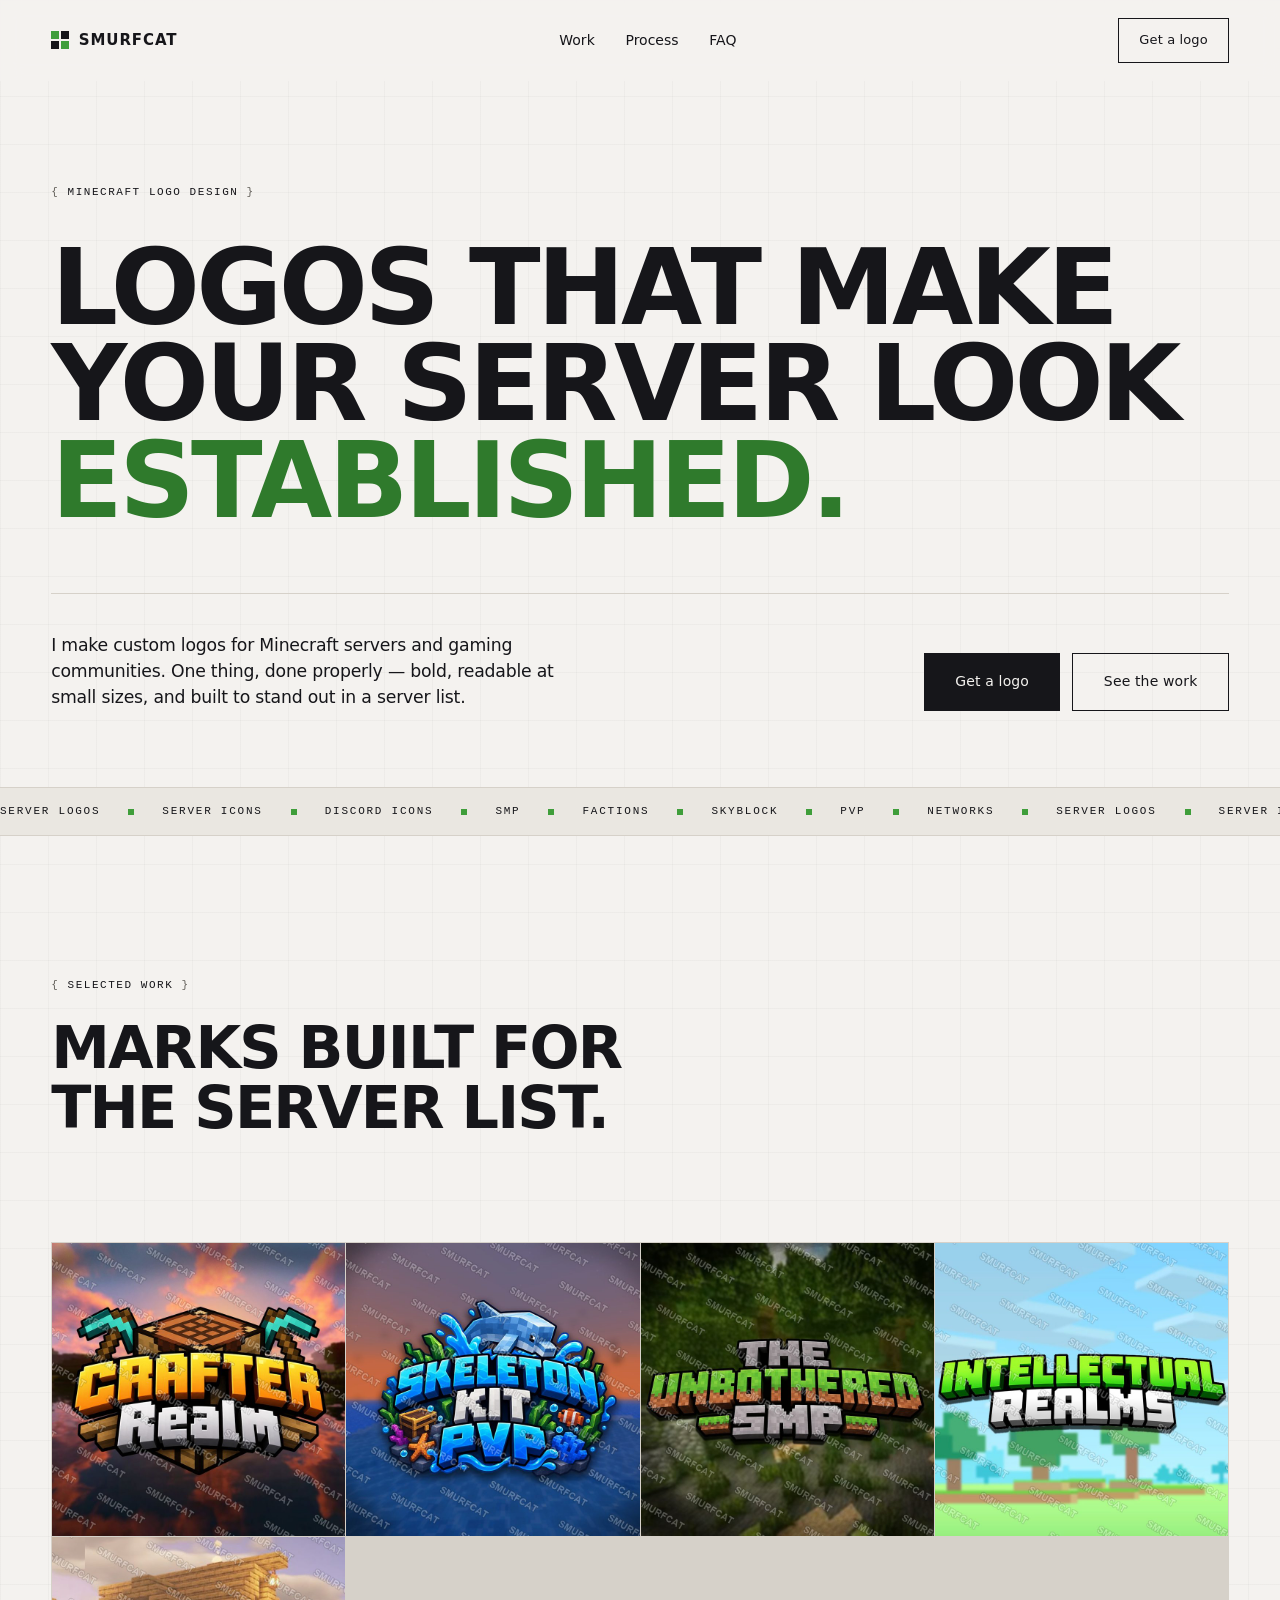
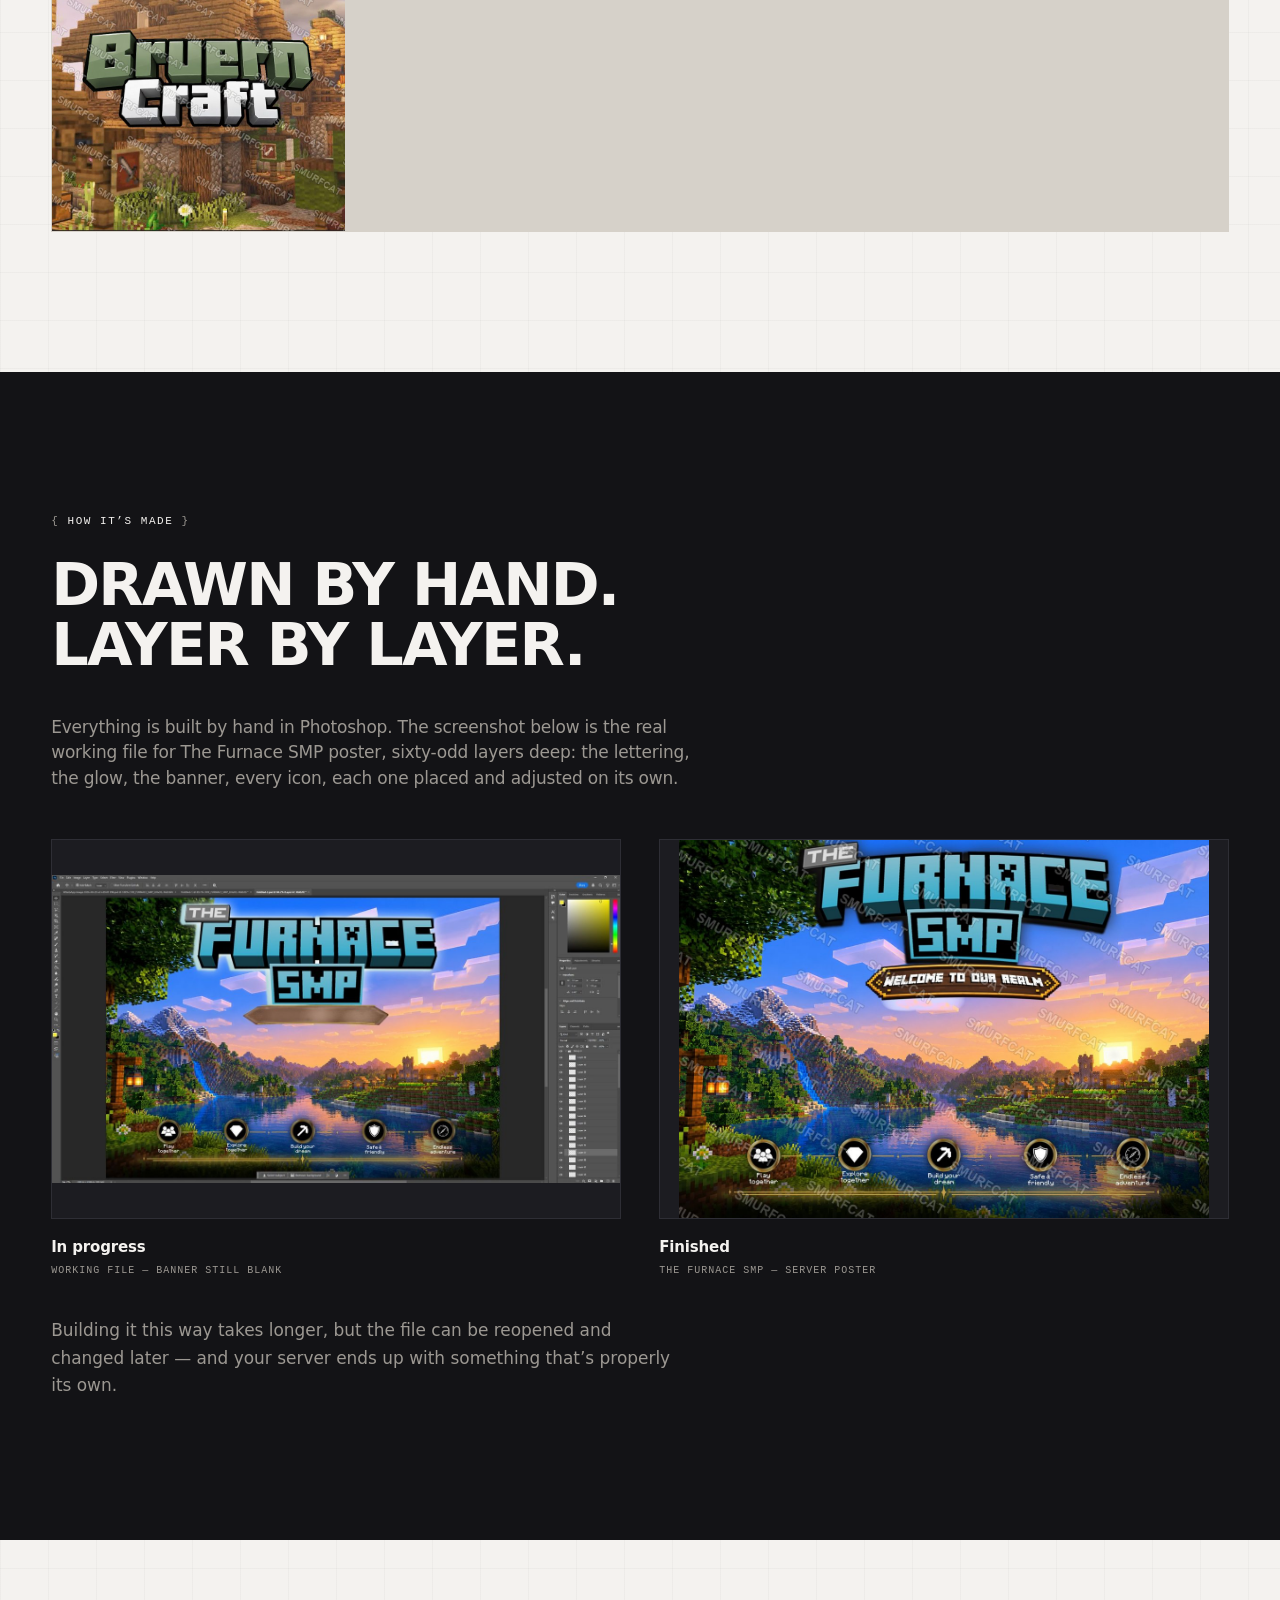
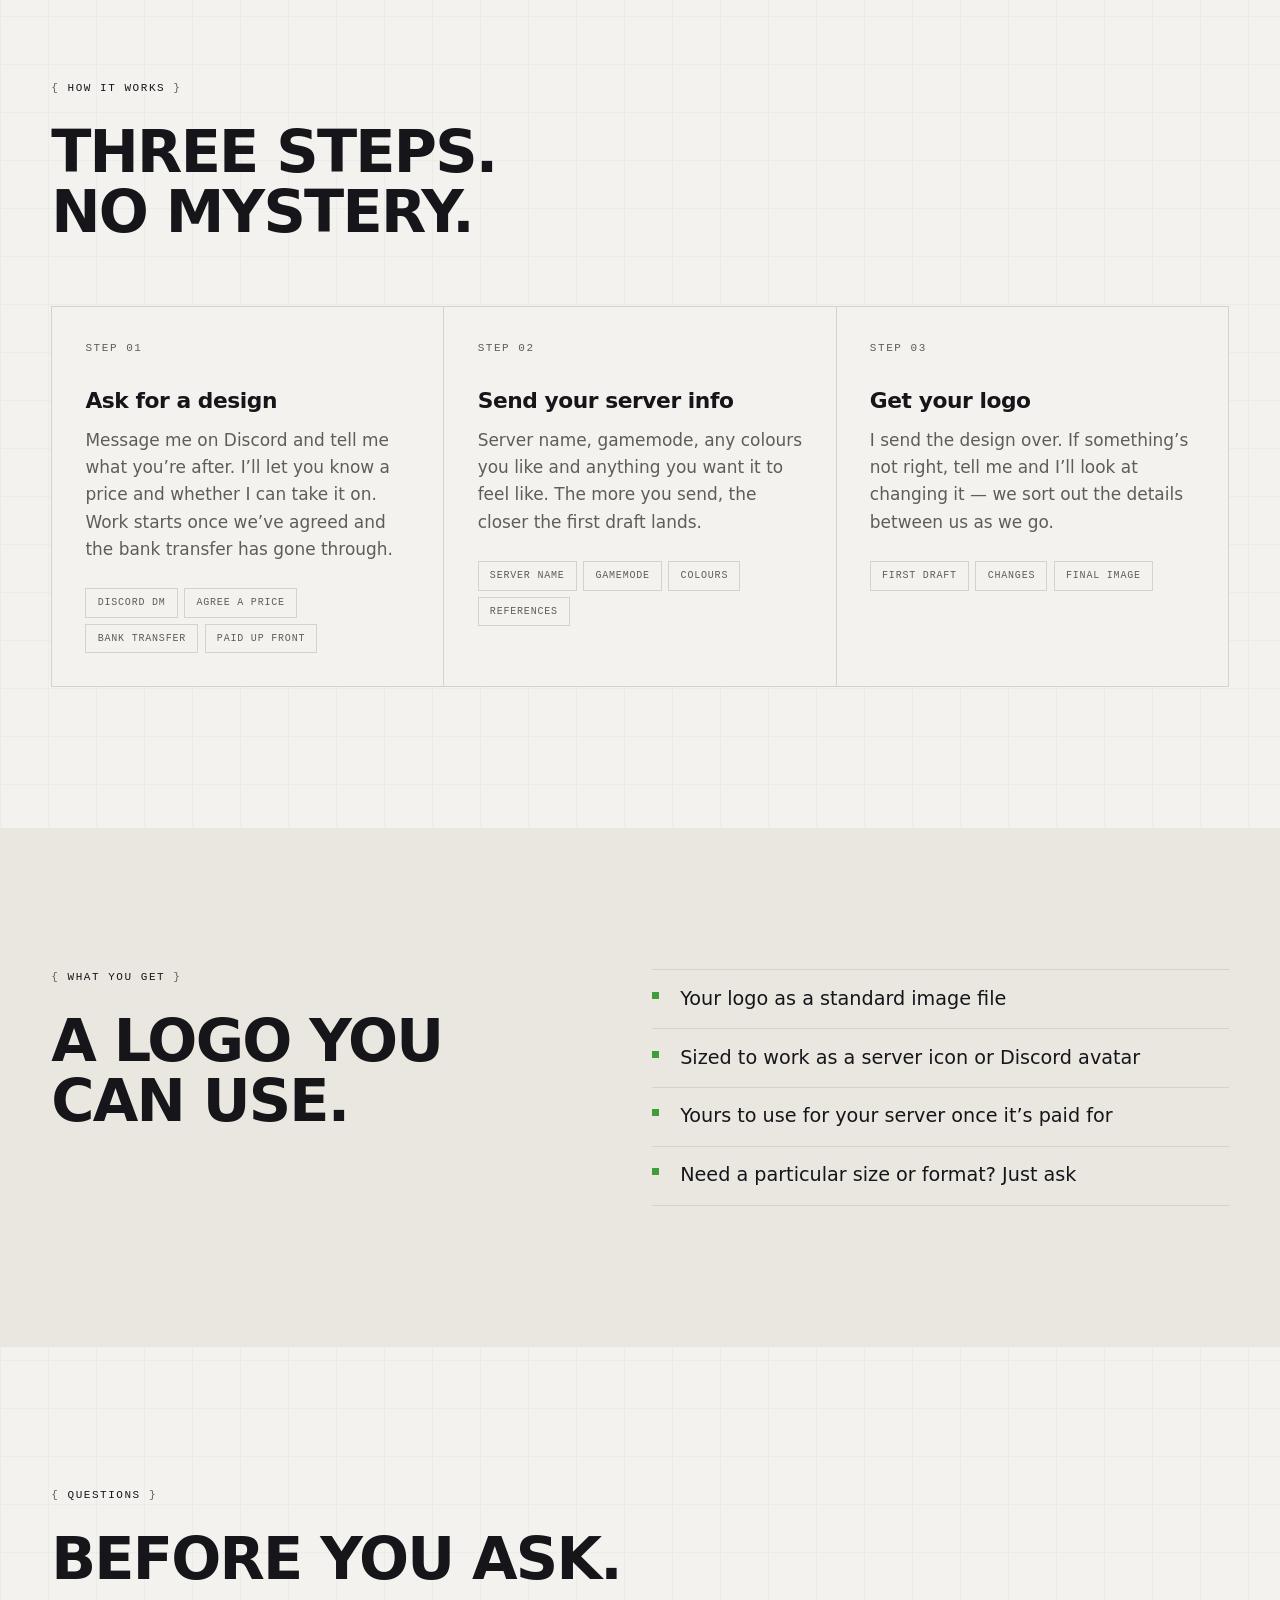
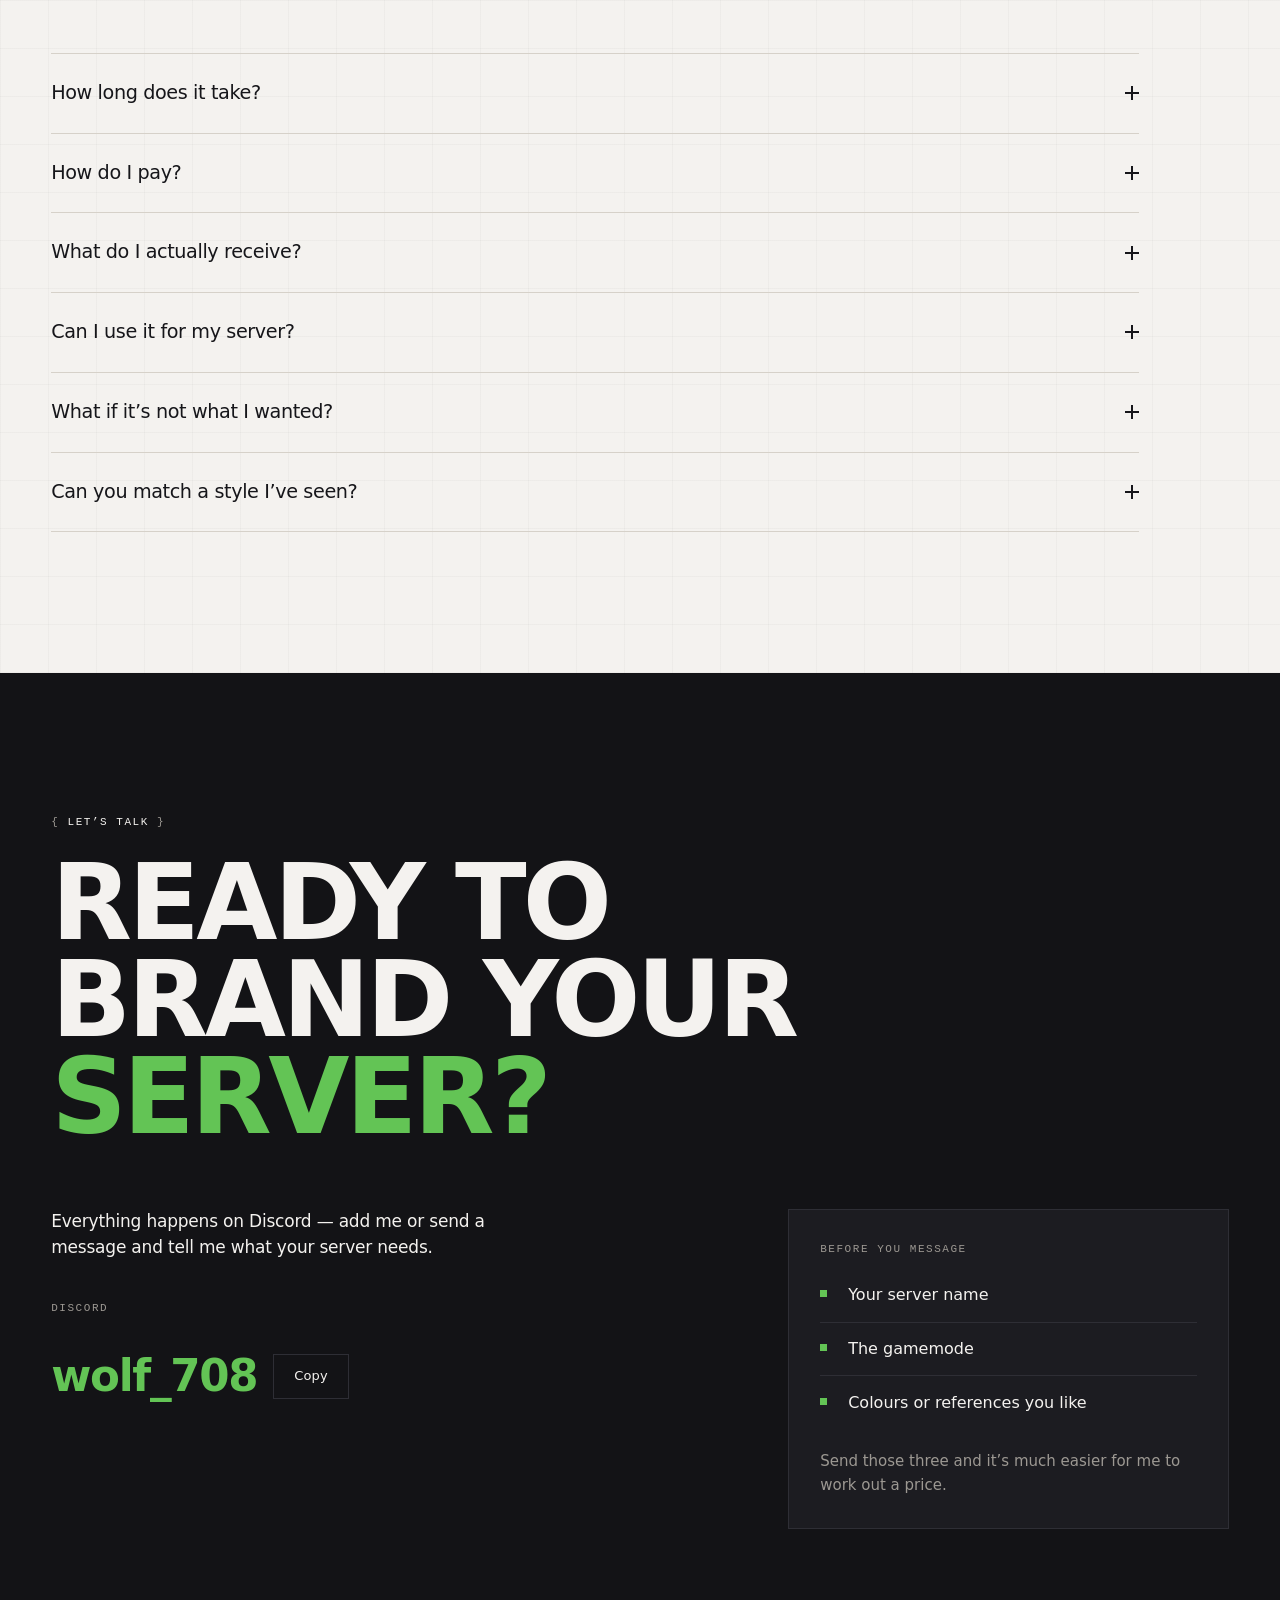
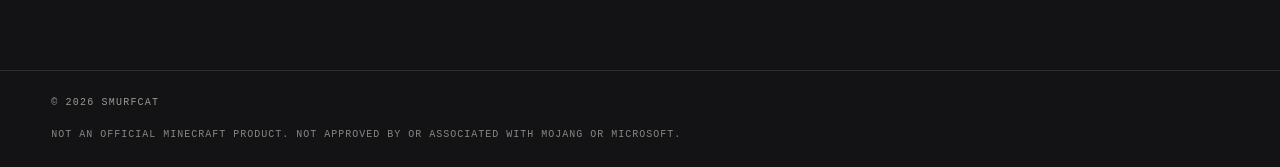
==== commit 761e6e49: "Drop the AI comparison from "Made by hand", retry failed images The section now describes the method" ====
--- a/index.html
+++ b/index.html
@@ -136,11 +136,10 @@
       <h2 class="h2 reveal">Drawn by hand.<br>Layer by layer.</h2>
     </header>
 
-    <p class="made__lede reveal">Everything is built by hand in Photoshop &mdash;
-    no AI generators, no template packs. The screenshot below is the real
-    working file for The Furnace SMP poster, sixty-odd layers deep: the
-    lettering, the glow, the banner, every icon, each one placed and adjusted
-    on its own.</p>
+    <p class="made__lede reveal">Everything is built by hand in Photoshop. The
+    screenshot below is the real working file for The Furnace SMP poster,
+    sixty-odd layers deep: the lettering, the glow, the banner, every icon,
+    each one placed and adjusted on its own.</p>
 
     <div class="made">
       <figure class="shot reveal">
@@ -168,9 +167,9 @@
       </figure>
     </div>
 
-    <p class="made__note reveal">It takes longer than typing a prompt. It also
-    means the file can be reopened and changed later, and your server
-    doesn&rsquo;t end up looking like everyone else&rsquo;s.</p>
+    <p class="made__note reveal">Building it this way takes longer, but the file
+    can be reopened and changed later &mdash; and your server ends up with
+    something that&rsquo;s properly its own.</p>
   </div>
 </section>
 
